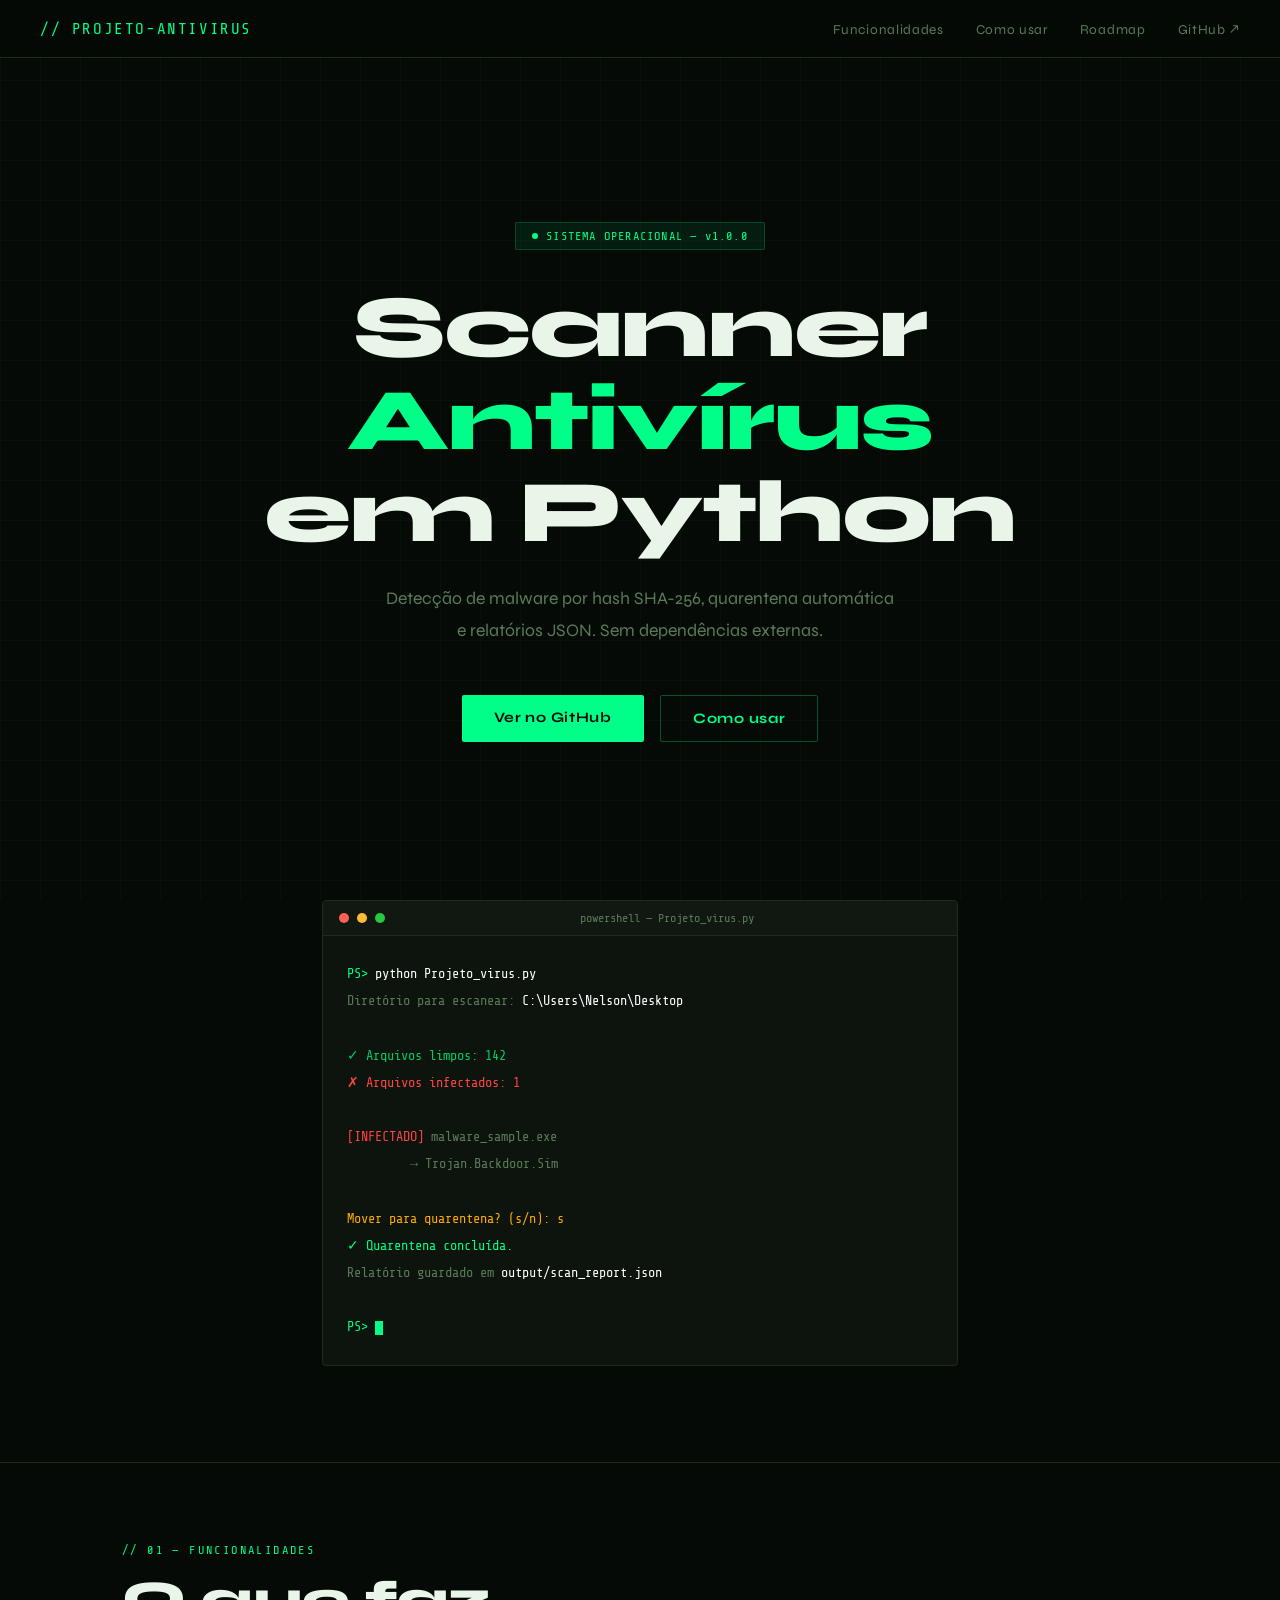
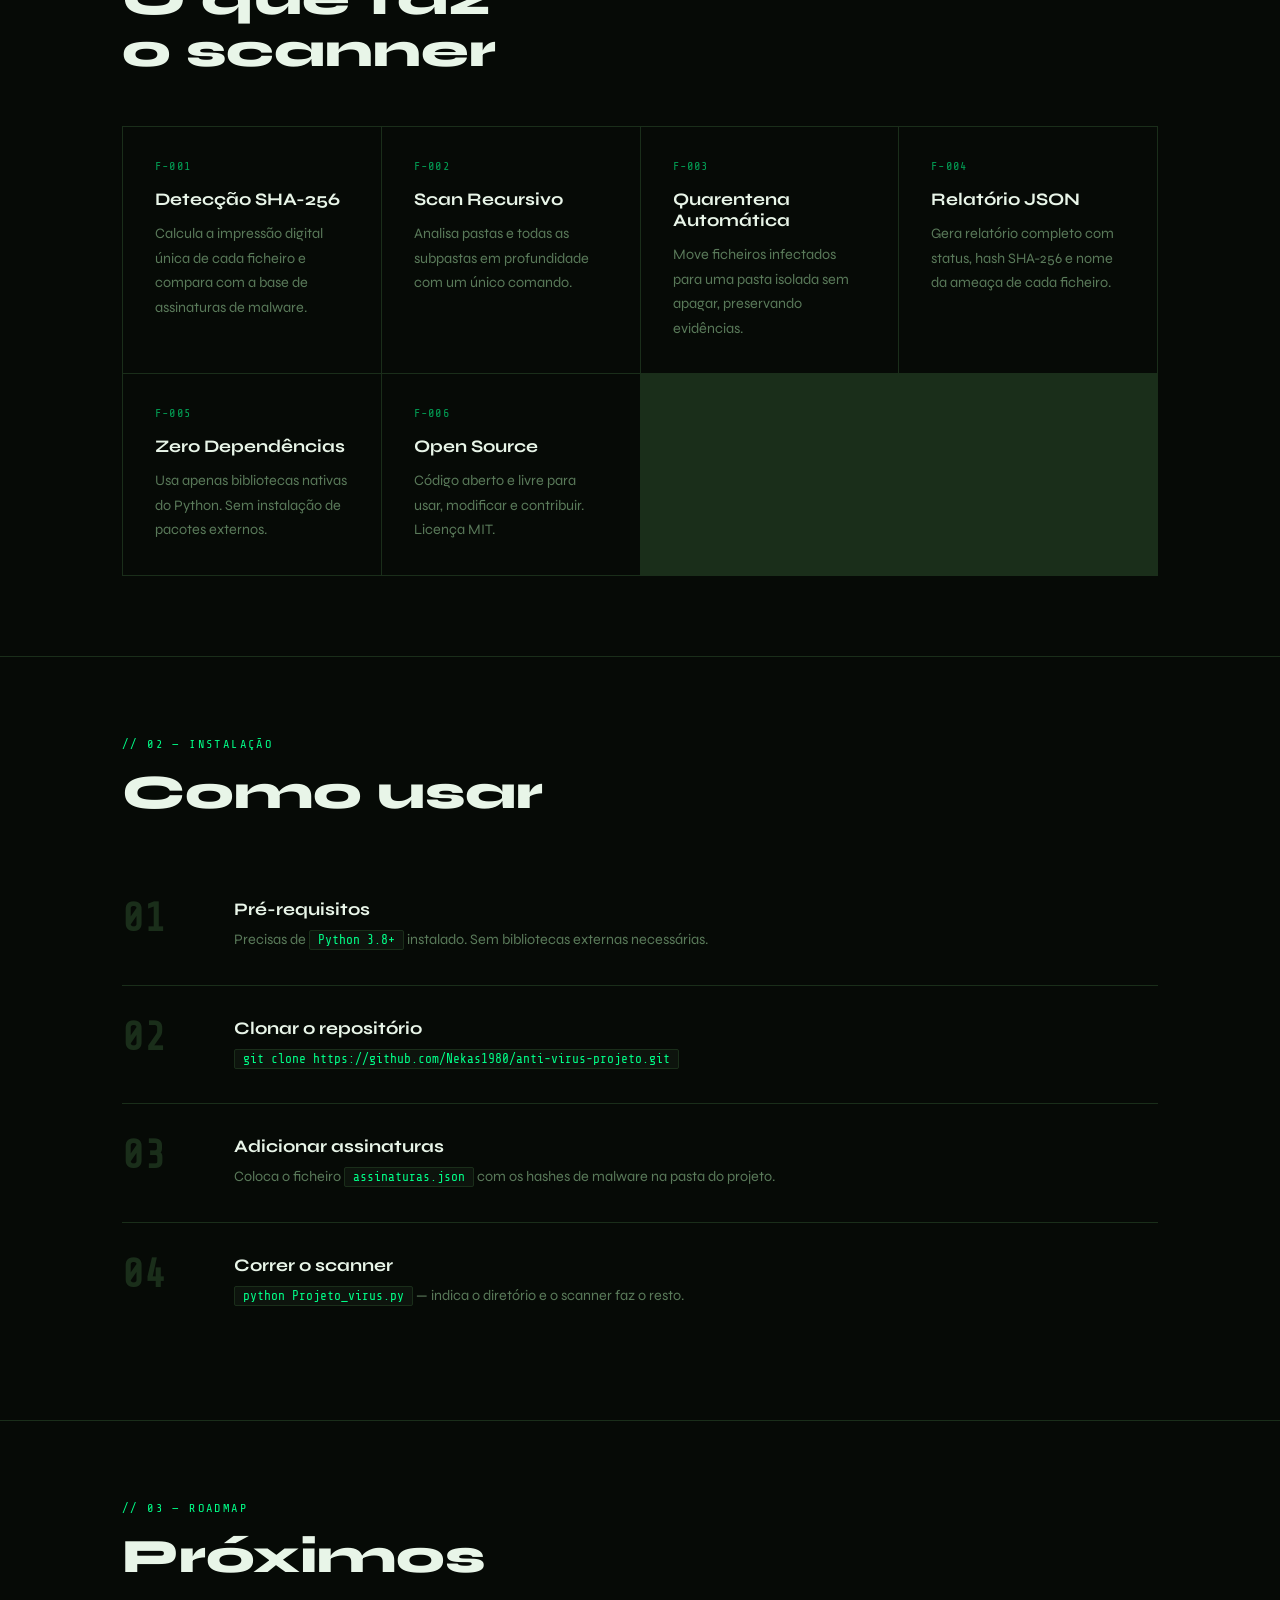
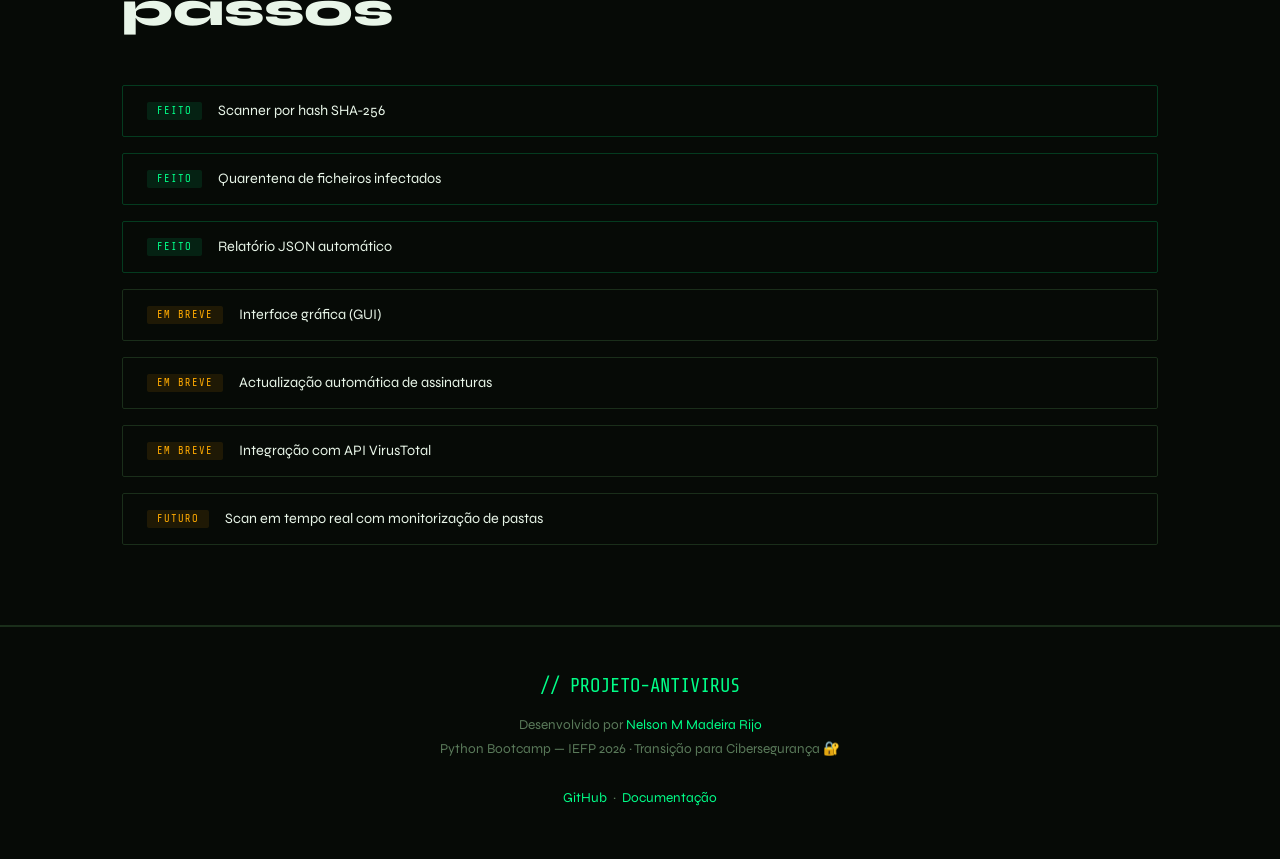
==== index.html @ 735879b2 "adicionar landing page" ====
<!DOCTYPE html>
<html lang="pt">
<head>
<meta charset="UTF-8">
<meta name="viewport" content="width=device-width, initial-scale=1.0">
<title>Projeto Antivírus — Scanner ClamAV</title>
<link href="https://fonts.googleapis.com/css2?family=Share+Tech+Mono&family=Syne:wght@400;700;800&display=swap" rel="stylesheet">
<style>
  :root {
    --green: #00ff88;
    --green-dim: #00cc66;
    --green-dark: #003320;
    --bg: #060a06;
    --surface: #0d140d;
    --border: #1a2e1a;
    --text: #e8f5e8;
    --muted: #5a7a5a;
    --red: #ff4444;
    --amber: #ffaa00;
  }
  * { margin: 0; padding: 0; box-sizing: border-box; }
  html { scroll-behavior: smooth; }
  body {
    background: var(--bg);
    color: var(--text);
    font-family: 'Syne', sans-serif;
    overflow-x: hidden;
  }
  /* GRID BG */
  body::before {
    content: '';
    position: fixed;
    inset: 0;
    background-image:
      linear-gradient(rgba(0,255,136,0.03) 1px, transparent 1px),
      linear-gradient(90deg, rgba(0,255,136,0.03) 1px, transparent 1px);
    background-size: 40px 40px;
    pointer-events: none;
    z-index: 0;
  }

  /* NAV */
  nav {
    position: fixed;
    top: 0; left: 0; right: 0;
    z-index: 100;
    display: flex;
    align-items: center;
    justify-content: space-between;
    padding: 1.2rem 2.5rem;
    background: rgba(6,10,6,0.85);
    backdrop-filter: blur(12px);
    border-bottom: 1px solid var(--border);
  }
  .logo {
    font-family: 'Share Tech Mono', monospace;
    color: var(--green);
    font-size: 1rem;
    letter-spacing: 0.1em;
  }
  .nav-links { display: flex; gap: 2rem; list-style: none; }
  .nav-links a {
    color: var(--muted);
    text-decoration: none;
    font-size: 0.85rem;
    letter-spacing: 0.05em;
    transition: color 0.2s;
  }
  .nav-links a:hover { color: var(--green); }

  /* HERO */
  .hero {
    position: relative;
    z-index: 1;
    min-height: 100vh;
    display: flex;
    flex-direction: column;
    align-items: center;
    justify-content: center;
    text-align: center;
    padding: 8rem 2rem 4rem;
  }
  .status-badge {
    display: inline-flex;
    align-items: center;
    gap: 8px;
    background: rgba(0,255,136,0.08);
    border: 1px solid rgba(0,255,136,0.2);
    color: var(--green);
    font-family: 'Share Tech Mono', monospace;
    font-size: 0.75rem;
    padding: 6px 16px;
    border-radius: 2px;
    margin-bottom: 2rem;
    letter-spacing: 0.1em;
  }
  .status-dot {
    width: 6px; height: 6px;
    background: var(--green);
    border-radius: 50%;
    animation: pulse 2s infinite;
  }
  @keyframes pulse {
    0%, 100% { opacity: 1; transform: scale(1); }
    50% { opacity: 0.4; transform: scale(0.8); }
  }
  .hero h1 {
    font-size: clamp(2.5rem, 7vw, 5.5rem);
    font-weight: 800;
    line-height: 1.05;
    letter-spacing: -0.02em;
    margin-bottom: 1.5rem;
  }
  .hero h1 span { color: var(--green); }
  .hero p {
    font-size: 1.1rem;
    color: var(--muted);
    max-width: 520px;
    line-height: 1.8;
    margin-bottom: 3rem;
    font-weight: 400;
  }
  .btn-group { display: flex; gap: 1rem; flex-wrap: wrap; justify-content: center; }
  .btn-primary {
    background: var(--green);
    color: var(--bg);
    border: none;
    padding: 14px 32px;
    font-family: 'Syne', sans-serif;
    font-weight: 700;
    font-size: 0.9rem;
    letter-spacing: 0.05em;
    cursor: pointer;
    text-decoration: none;
    border-radius: 2px;
    transition: background 0.2s, transform 0.1s;
  }
  .btn-primary:hover { background: var(--green-dim); transform: translateY(-1px); }
  .btn-secondary {
    background: transparent;
    color: var(--green);
    border: 1px solid rgba(0,255,136,0.3);
    padding: 14px 32px;
    font-family: 'Syne', sans-serif;
    font-weight: 700;
    font-size: 0.9rem;
    letter-spacing: 0.05em;
    cursor: pointer;
    text-decoration: none;
    border-radius: 2px;
    transition: border-color 0.2s, background 0.2s;
  }
  .btn-secondary:hover { border-color: var(--green); background: rgba(0,255,136,0.05); }

  /* TERMINAL */
  .terminal-wrap {
    position: relative;
    z-index: 1;
    max-width: 700px;
    margin: 0 auto;
    padding: 0 2rem 6rem;
  }
  .terminal {
    background: var(--surface);
    border: 1px solid var(--border);
    border-radius: 4px;
    overflow: hidden;
    font-family: 'Share Tech Mono', monospace;
    font-size: 0.85rem;
  }
  .terminal-bar {
    background: #111811;
    padding: 10px 16px;
    display: flex;
    align-items: center;
    gap: 8px;
    border-bottom: 1px solid var(--border);
  }
  .dot { width: 10px; height: 10px; border-radius: 50%; }
  .dot-r { background: #ff5f57; }
  .dot-y { background: #febc2e; }
  .dot-g { background: #28c840; }
  .terminal-title { color: var(--muted); font-size: 0.75rem; margin-left: auto; margin-right: auto; }
  .terminal-body { padding: 1.5rem; line-height: 2; }
  .t-prompt { color: var(--green); }
  .t-cmd { color: #fff; }
  .t-out { color: var(--muted); }
  .t-clean { color: #00cc66; }
  .t-infected { color: var(--red); }
  .t-warn { color: var(--amber); }
  .t-done { color: var(--green); }
  .cursor {
    display: inline-block;
    width: 8px; height: 14px;
    background: var(--green);
    animation: blink 1s infinite;
    vertical-align: middle;
  }
  @keyframes blink { 0%,100%{opacity:1} 50%{opacity:0} }

  /* FEATURES */
  .section {
    position: relative;
    z-index: 1;
    padding: 5rem 2rem;
    max-width: 1100px;
    margin: 0 auto;
  }
  .section-label {
    font-family: 'Share Tech Mono', monospace;
    color: var(--green);
    font-size: 0.75rem;
    letter-spacing: 0.2em;
    margin-bottom: 1rem;
  }
  .section-title {
    font-size: clamp(1.8rem, 4vw, 3rem);
    font-weight: 800;
    line-height: 1.1;
    margin-bottom: 3rem;
  }
  .features-grid {
    display: grid;
    grid-template-columns: repeat(auto-fit, minmax(240px, 1fr));
    gap: 1px;
    background: var(--border);
    border: 1px solid var(--border);
  }
  .feature {
    background: var(--bg);
    padding: 2rem;
    transition: background 0.2s;
  }
  .feature:hover { background: var(--surface); }
  .feature-num {
    font-family: 'Share Tech Mono', monospace;
    color: var(--green);
    font-size: 0.75rem;
    letter-spacing: 0.1em;
    margin-bottom: 1rem;
    opacity: 0.6;
  }
  .feature h3 { font-size: 1.1rem; font-weight: 700; margin-bottom: 0.75rem; }
  .feature p { font-size: 0.9rem; color: var(--muted); line-height: 1.7; }

  /* STEPS */
  .steps { display: flex; flex-direction: column; gap: 0; }
  .step {
    display: grid;
    grid-template-columns: 80px 1fr;
    gap: 2rem;
    padding: 2rem 0;
    border-bottom: 1px solid var(--border);
    align-items: start;
  }
  .step:last-child { border-bottom: none; }
  .step-num {
    font-family: 'Share Tech Mono', monospace;
    font-size: 2.5rem;
    color: var(--border);
    font-weight: 700;
    line-height: 1;
  }
  .step h3 { font-size: 1.1rem; font-weight: 700; margin-bottom: 0.5rem; }
  .step p { font-size: 0.9rem; color: var(--muted); line-height: 1.7; }
  .code-inline {
    font-family: 'Share Tech Mono', monospace;
    background: var(--surface);
    border: 1px solid var(--border);
    color: var(--green);
    padding: 2px 8px;
    font-size: 0.8rem;
    border-radius: 2px;
  }

  /* ROADMAP */
  .roadmap { display: flex; flex-direction: column; gap: 1rem; }
  .roadmap-item {
    display: flex;
    align-items: center;
    gap: 1rem;
    padding: 1rem 1.5rem;
    border: 1px solid var(--border);
    border-radius: 2px;
    font-size: 0.9rem;
  }
  .roadmap-item.done { border-color: rgba(0,255,136,0.2); }
  .roadmap-item.done .tag { background: rgba(0,255,136,0.1); color: var(--green); }
  .roadmap-item.pending .tag { background: rgba(255,170,0,0.1); color: var(--amber); }
  .tag {
    font-family: 'Share Tech Mono', monospace;
    font-size: 0.65rem;
    padding: 3px 10px;
    border-radius: 2px;
    letter-spacing: 0.1em;
    white-space: nowrap;
  }

  /* FOOTER */
  footer {
    position: relative;
    z-index: 1;
    border-top: 1px solid var(--border);
    padding: 3rem 2rem;
    text-align: center;
  }
  .footer-logo {
    font-family: 'Share Tech Mono', monospace;
    color: var(--green);
    font-size: 1.2rem;
    margin-bottom: 1rem;
  }
  footer p { color: var(--muted); font-size: 0.85rem; line-height: 1.8; }
  footer a { color: var(--green); text-decoration: none; }
  footer a:hover { text-decoration: underline; }

  /* DIVIDER */
  .divider {
    position: relative;
    z-index: 1;
    border: none;
    border-top: 1px solid var(--border);
    margin: 0;
  }

  /* ANIMATE IN */
  .fade-in {
    opacity: 0;
    transform: translateY(20px);
    animation: fadeIn 0.7s ease forwards;
  }
  @keyframes fadeIn {
    to { opacity: 1; transform: translateY(0); }
  }
  .delay-1 { animation-delay: 0.1s; }
  .delay-2 { animation-delay: 0.2s; }
  .delay-3 { animation-delay: 0.35s; }
  .delay-4 { animation-delay: 0.5s; }

  @media (max-width: 600px) {
    nav { padding: 1rem 1.5rem; }
    .nav-links { display: none; }
    .step { grid-template-columns: 1fr; }
    .step-num { font-size: 1.5rem; }
  }
</style>
</head>
<body>

<nav>
  <div class="logo">// PROJETO-ANTIVIRUS</div>
  <ul class="nav-links">
    <li><a href="#funcionalidades">Funcionalidades</a></li>
    <li><a href="#como-usar">Como usar</a></li>
    <li><a href="#roadmap">Roadmap</a></li>
    <li><a href="https://github.com/Nekas1980/anti-virus-projeto" target="_blank">GitHub ↗</a></li>
  </ul>
</nav>

<!-- HERO -->
<section class="hero">
  <div class="status-badge fade-in"><div class="status-dot"></div> SISTEMA OPERACIONAL — v1.0.0</div>
  <h1 class="fade-in delay-1">Scanner<br><span>Antivírus</span><br>em Python</h1>
  <p class="fade-in delay-2">Detecção de malware por hash SHA-256, quarentena automática e relatórios JSON. Sem dependências externas.</p>
  <div class="btn-group fade-in delay-3">
    <a class="btn-primary" href="https://github.com/Nekas1980/anti-virus-projeto" target="_blank">Ver no GitHub</a>
    <a class="btn-secondary" href="#como-usar">Como usar</a>
  </div>
</section>

<!-- TERMINAL -->
<div class="terminal-wrap fade-in delay-4">
  <div class="terminal">
    <div class="terminal-bar">
      <div class="dot dot-r"></div>
      <div class="dot dot-y"></div>
      <div class="dot dot-g"></div>
      <span class="terminal-title">powershell — Projeto_virus.py</span>
    </div>
    <div class="terminal-body">
      <div><span class="t-prompt">PS&gt;</span> <span class="t-cmd">python Projeto_virus.py</span></div>
      <div><span class="t-out">Diretório para escanear: </span><span class="t-cmd">C:\Users\Nelson\Desktop</span></div>
      <div>&nbsp;</div>
      <div><span class="t-clean">✓ Arquivos limpos: 142</span></div>
      <div><span class="t-infected">✗ Arquivos infectados: 1</span></div>
      <div>&nbsp;</div>
      <div><span class="t-infected">[INFECTADO]</span> <span class="t-out">malware_sample.exe</span></div>
      <div><span class="t-out">&nbsp;&nbsp;&nbsp;&nbsp;&nbsp;&nbsp;&nbsp;&nbsp;&nbsp;→ Trojan.Backdoor.Sim</span></div>
      <div>&nbsp;</div>
      <div><span class="t-warn">Mover para quarentena? (s/n): s</span></div>
      <div><span class="t-done">✓ Quarentena concluída.</span></div>
      <div><span class="t-out">Relatório guardado em </span><span class="t-cmd">output/scan_report.json</span></div>
      <div>&nbsp;</div>
      <div><span class="t-prompt">PS&gt;</span> <span class="cursor"></span></div>
    </div>
  </div>
</div>

<hr class="divider">

<!-- FEATURES -->
<section class="section" id="funcionalidades">
  <div class="section-label">// 01 — FUNCIONALIDADES</div>
  <h2 class="section-title">O que faz<br>o scanner</h2>
  <div class="features-grid">
    <div class="feature">
      <div class="feature-num">F-001</div>
      <h3>Detecção SHA-256</h3>
      <p>Calcula a impressão digital única de cada ficheiro e compara com a base de assinaturas de malware.</p>
    </div>
    <div class="feature">
      <div class="feature-num">F-002</div>
      <h3>Scan Recursivo</h3>
      <p>Analisa pastas e todas as subpastas em profundidade com um único comando.</p>
    </div>
    <div class="feature">
      <div class="feature-num">F-003</div>
      <h3>Quarentena Automática</h3>
      <p>Move ficheiros infectados para uma pasta isolada sem apagar, preservando evidências.</p>
    </div>
    <div class="feature">
      <div class="feature-num">F-004</div>
      <h3>Relatório JSON</h3>
      <p>Gera relatório completo com status, hash SHA-256 e nome da ameaça de cada ficheiro.</p>
    </div>
    <div class="feature">
      <div class="feature-num">F-005</div>
      <h3>Zero Dependências</h3>
      <p>Usa apenas bibliotecas nativas do Python. Sem instalação de pacotes externos.</p>
    </div>
    <div class="feature">
      <div class="feature-num">F-006</div>
      <h3>Open Source</h3>
      <p>Código aberto e livre para usar, modificar e contribuir. Licença MIT.</p>
    </div>
  </div>
</section>

<hr class="divider">

<!-- HOW TO USE -->
<section class="section" id="como-usar">
  <div class="section-label">// 02 — INSTALAÇÃO</div>
  <h2 class="section-title">Como usar</h2>
  <div class="steps">
    <div class="step">
      <div class="step-num">01</div>
      <div>
        <h3>Pré-requisitos</h3>
        <p>Precisas de <span class="code-inline">Python 3.8+</span> instalado. Sem bibliotecas externas necessárias.</p>
      </div>
    </div>
    <div class="step">
      <div class="step-num">02</div>
      <div>
        <h3>Clonar o repositório</h3>
        <p><span class="code-inline">git clone https://github.com/Nekas1980/anti-virus-projeto.git</span></p>
      </div>
    </div>
    <div class="step">
      <div class="step-num">03</div>
      <div>
        <h3>Adicionar assinaturas</h3>
        <p>Coloca o ficheiro <span class="code-inline">assinaturas.json</span> com os hashes de malware na pasta do projeto.</p>
      </div>
    </div>
    <div class="step">
      <div class="step-num">04</div>
      <div>
        <h3>Correr o scanner</h3>
        <p><span class="code-inline">python Projeto_virus.py</span> — indica o diretório e o scanner faz o resto.</p>
      </div>
    </div>
  </div>
</section>

<hr class="divider">

<!-- ROADMAP -->
<section class="section" id="roadmap">
  <div class="section-label">// 03 — ROADMAP</div>
  <h2 class="section-title">Próximos<br>passos</h2>
  <div class="roadmap">
    <div class="roadmap-item done">
      <span class="tag">FEITO</span>
      <span>Scanner por hash SHA-256</span>
    </div>
    <div class="roadmap-item done">
      <span class="tag">FEITO</span>
      <span>Quarentena de ficheiros infectados</span>
    </div>
    <div class="roadmap-item done">
      <span class="tag">FEITO</span>
      <span>Relatório JSON automático</span>
    </div>
    <div class="roadmap-item pending">
      <span class="tag">EM BREVE</span>
      <span>Interface gráfica (GUI)</span>
    </div>
    <div class="roadmap-item pending">
      <span class="tag">EM BREVE</span>
      <span>Actualização automática de assinaturas</span>
    </div>
    <div class="roadmap-item pending">
      <span class="tag">EM BREVE</span>
      <span>Integração com API VirusTotal</span>
    </div>
    <div class="roadmap-item pending">
      <span class="tag">FUTURO</span>
      <span>Scan em tempo real com monitorização de pastas</span>
    </div>
  </div>
</section>

<hr class="divider">

<!-- FOOTER -->
<footer>
  <div class="footer-logo">// PROJETO-ANTIVIRUS</div>
  <p>
    Desenvolvido por <a href="https://github.com/Nekas1980" target="_blank">Nelson M Madeira Rijo</a><br>
    Python Bootcamp — IEFP 2026 · Transição para Cibersegurança 🔐<br><br>
    <a href="https://github.com/Nekas1980/anti-virus-projeto" target="_blank">GitHub</a> &nbsp;·&nbsp;
    <a href="https://github.com/Nekas1980/anti-virus-projeto/blob/main/README.md" target="_blank">Documentação</a>
  </p>
</footer>

</body>
</html>
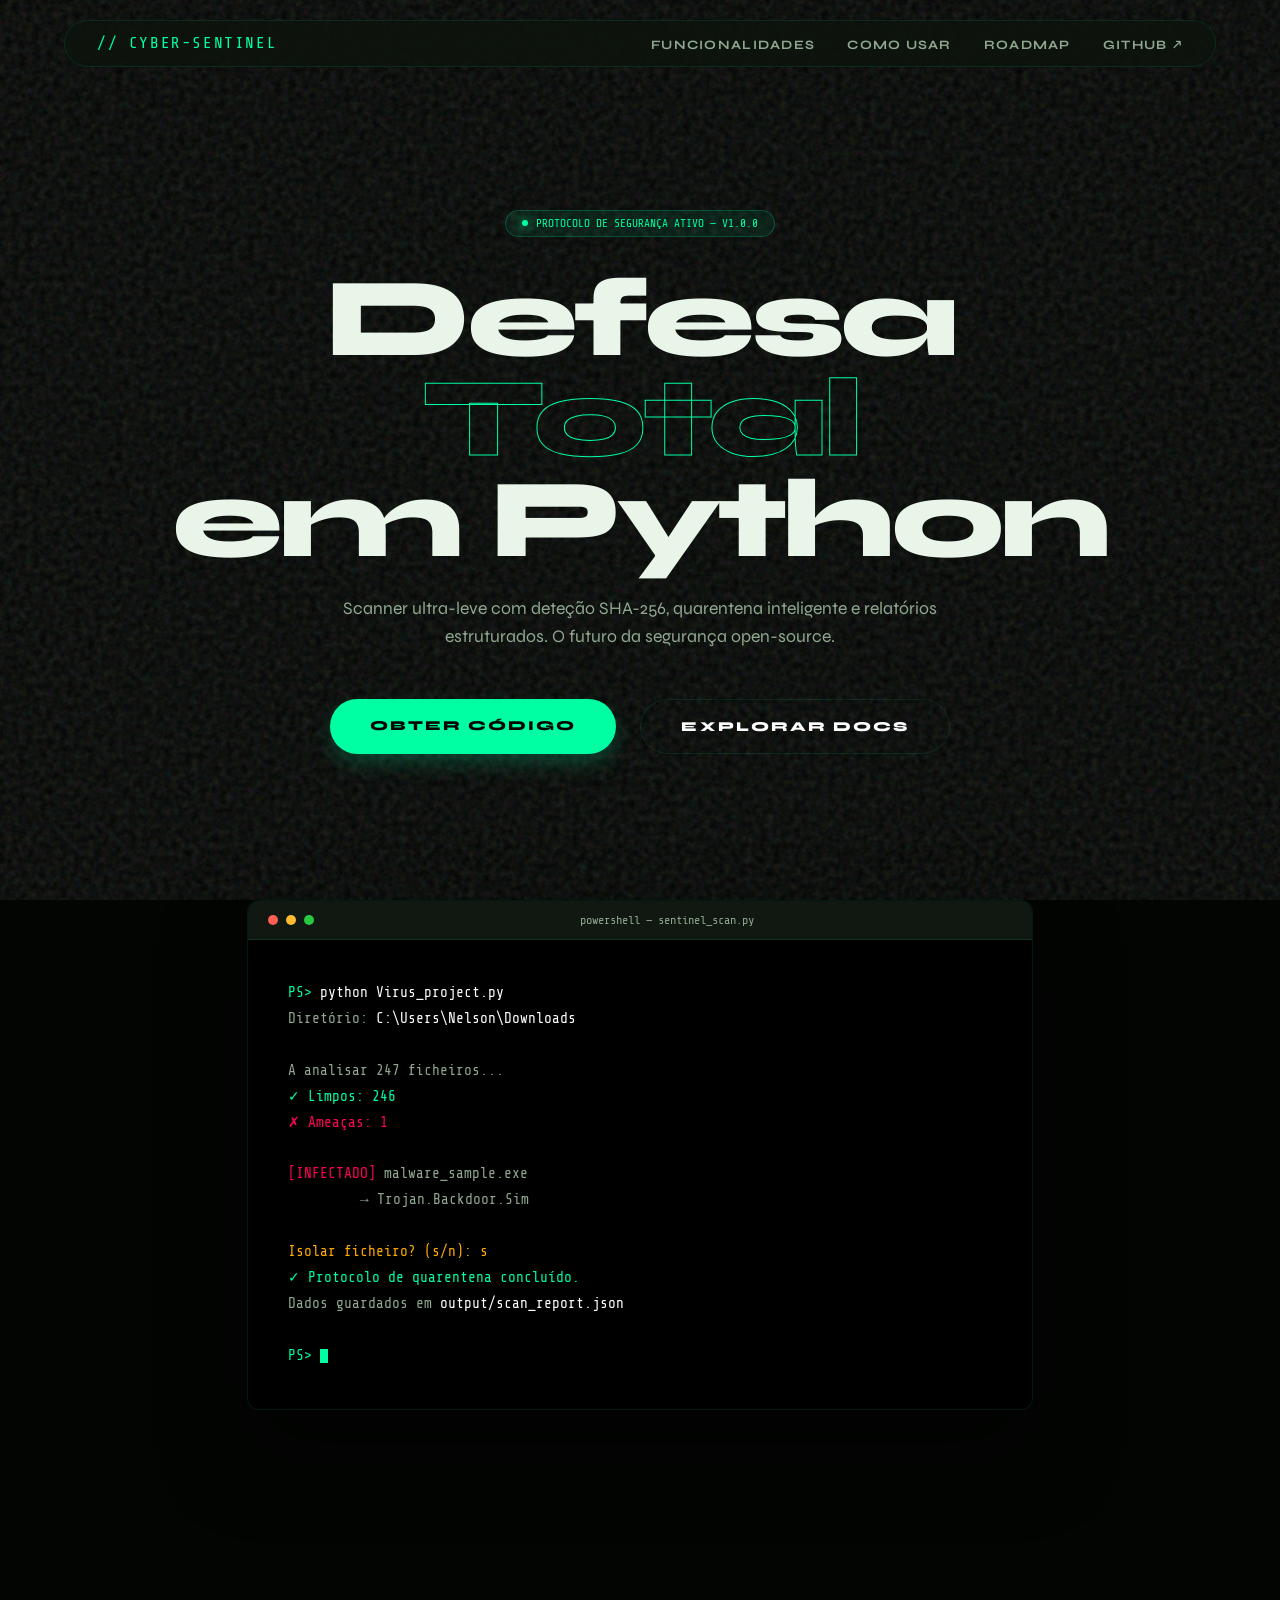
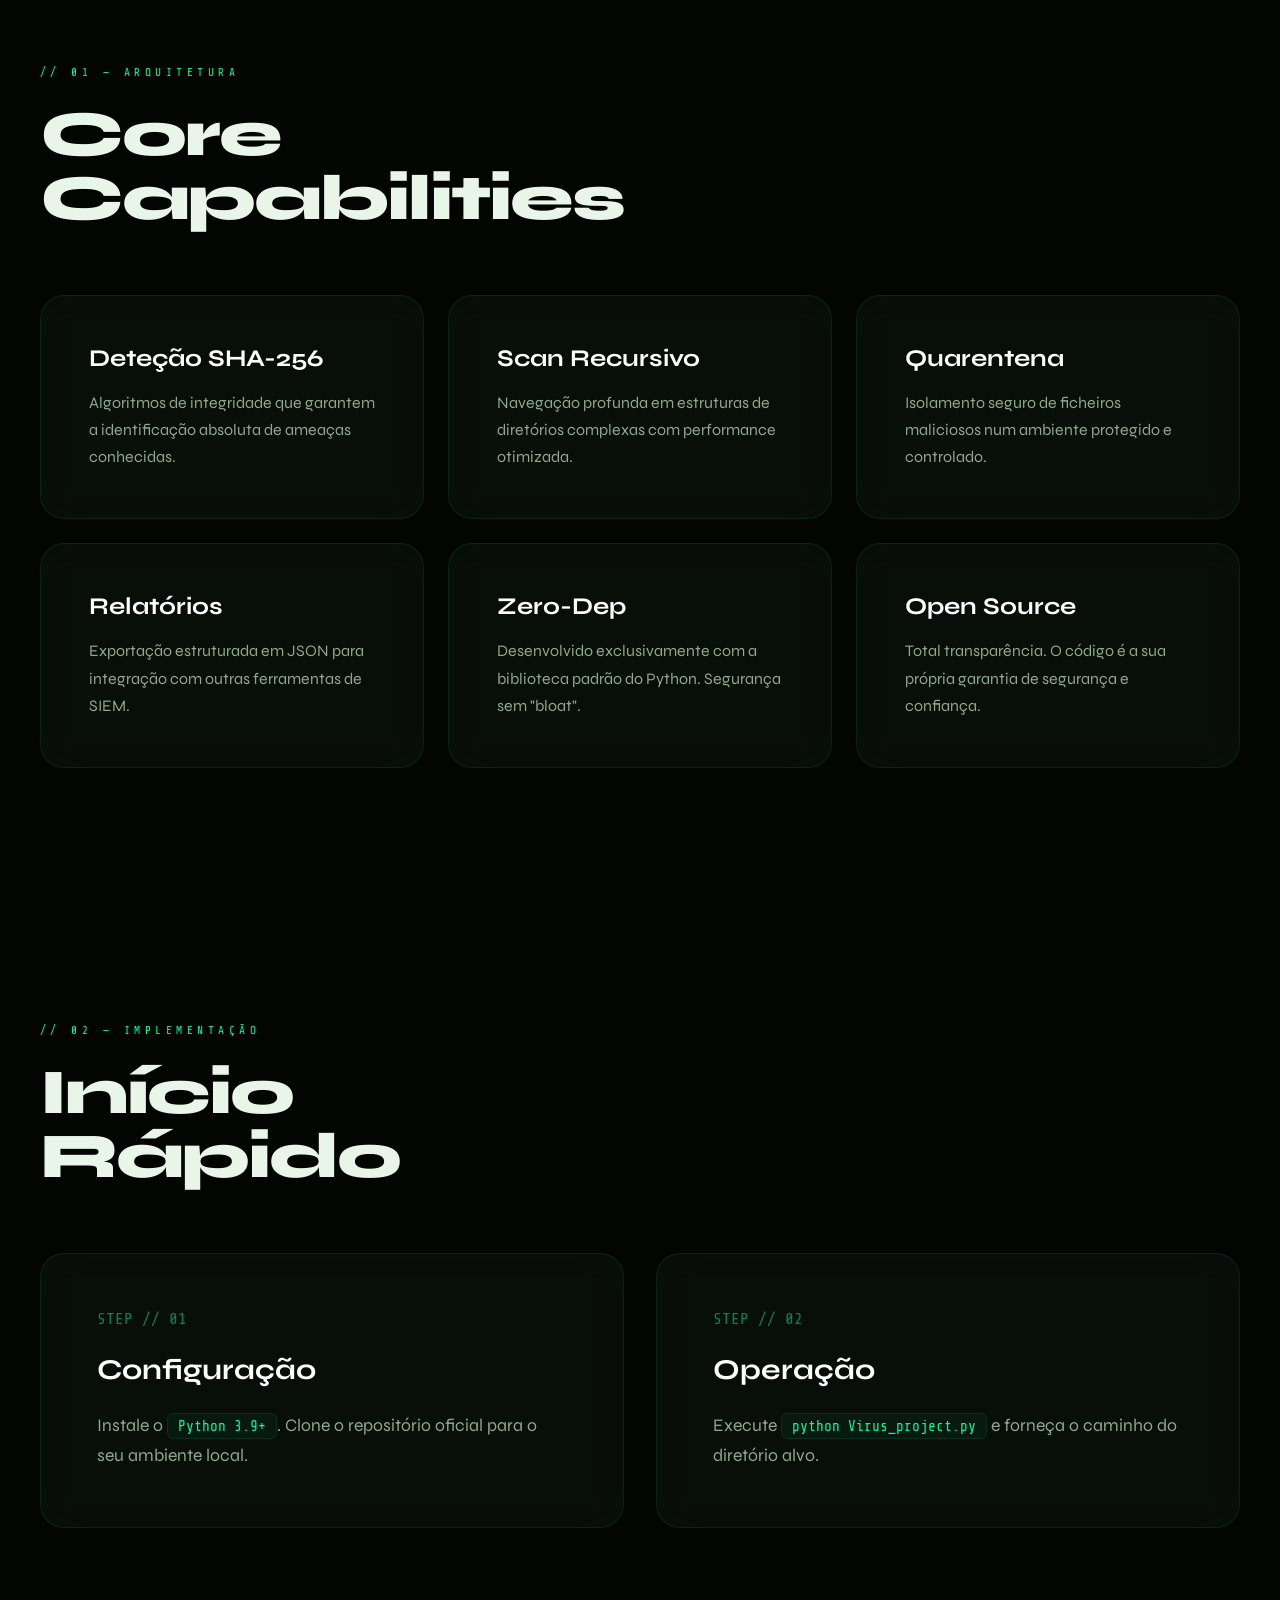
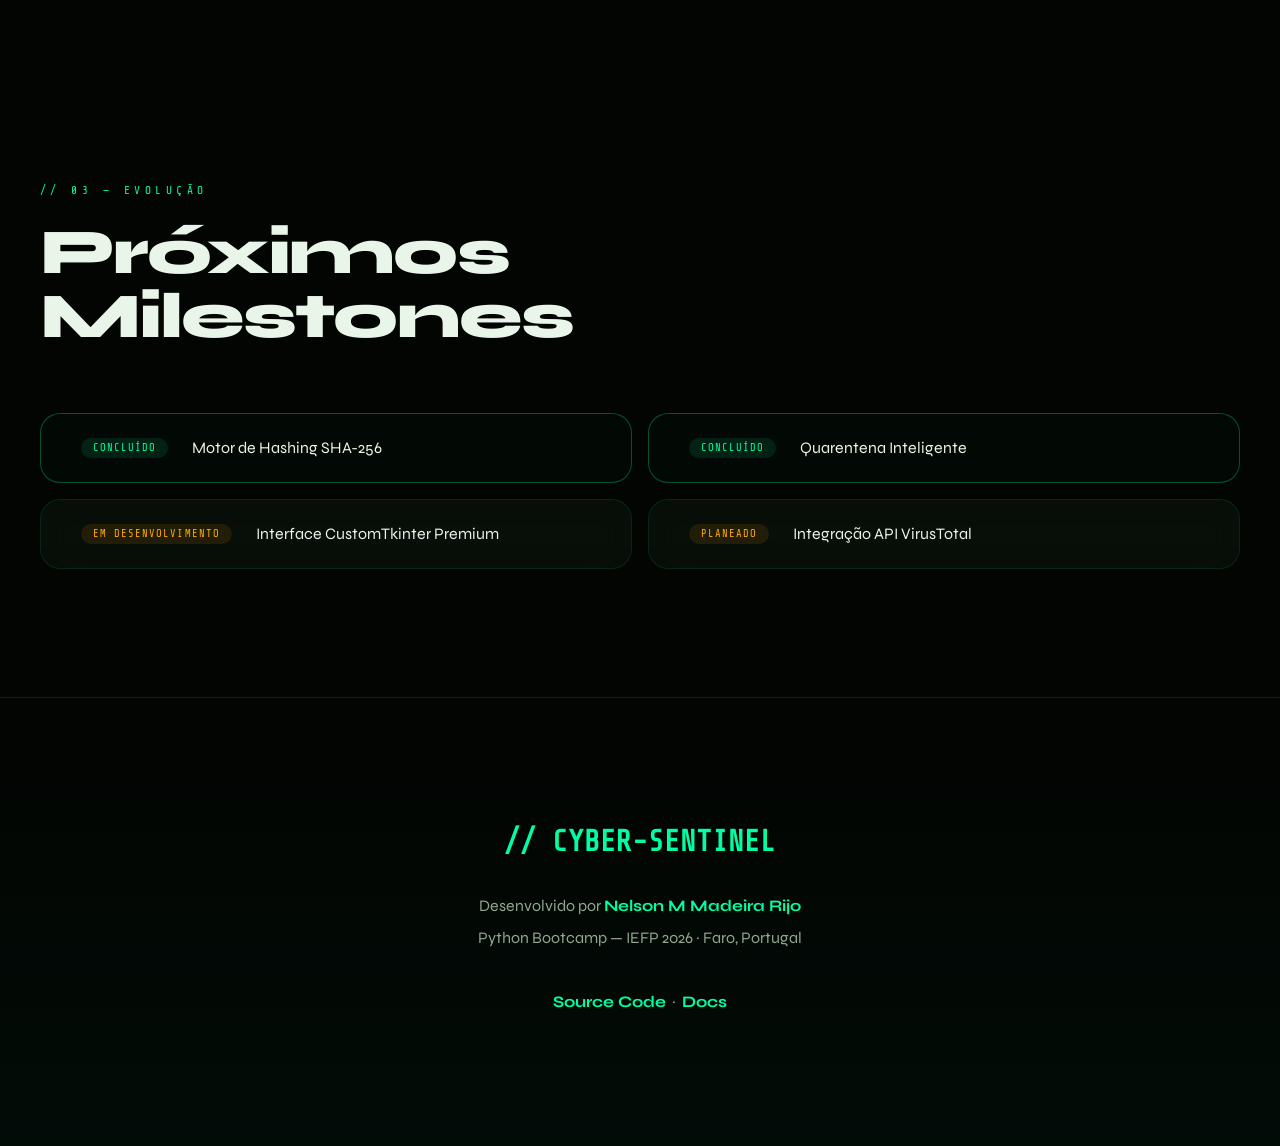
==== commit 47337ca9: "feat: complete visual redesign to Cyber-Sentinel 2026 aesthetic - Migrated gui.py to CustomTkinter f" ====
--- a/index.html
+++ b/index.html
@@ -3,20 +3,21 @@
 <head>
 <meta charset="UTF-8">
 <meta name="viewport" content="width=device-width, initial-scale=1.0">
-<title>Projeto Antivírus — Scanner ClamAV</title>
+<title>Cyber-Sentinel — Projeto Antivírus 2026</title>
 <link href="https://fonts.googleapis.com/css2?family=Share+Tech+Mono&family=Syne:wght@400;700;800&display=swap" rel="stylesheet">
 <style>
   :root {
-    --green: #00ff88;
-    --green-dim: #00cc66;
-    --green-dark: #003320;
-    --bg: #060a06;
-    --surface: #0d140d;
-    --border: #1a2e1a;
+    --mint: #00ffa3;
+    --mint-dim: #00cc82;
+    --mint-dark: #003320;
+    --crimson: #ff0055;
+    --bg: #030503;
+    --surface: rgba(13, 20, 13, 0.6);
+    --border: rgba(0, 255, 163, 0.1);
     --text: #e8f5e8;
-    --muted: #5a7a5a;
-    --red: #ff4444;
+    --muted: #8fa88f;
     --amber: #ffaa00;
+    --glass: blur(20px);
   }
   * { margin: 0; padding: 0; box-sizing: border-box; }
   html { scroll-behavior: smooth; }
@@ -26,15 +27,15 @@
     font-family: 'Syne', sans-serif;
     overflow-x: hidden;
   }
-  /* GRID BG */
+  /* TEXTURE BG */
   body::before {
     content: '';
     position: fixed;
     inset: 0;
-    background-image:
-      linear-gradient(rgba(0,255,136,0.03) 1px, transparent 1px),
-      linear-gradient(90deg, rgba(0,255,136,0.03) 1px, transparent 1px);
-    background-size: 40px 40px;
+    background-image: 
+      radial-gradient(circle at 50% 50%, rgba(0,255,163,0.02) 0%, transparent 100%),
+      url("data:image/svg+xml,%3Csvg viewBox='0 0 200 200' xmlns='http://www.w3.org/2000/svg'%3E%3Cfilter id='noiseFilter'%3E%3CfeTurbulence type='fractalNoise' baseFrequency='0.65' numOctaves='3' stitchTiles='stitch'/%3E%3C/filter%3E%3Crect width='100%25' height='100%25' filter='url(%23noiseFilter)'/%3E%3C/svg%3E");
+    opacity: 0.15;
     pointer-events: none;
     z-index: 0;
   }
@@ -42,31 +43,39 @@
   /* NAV */
   nav {
     position: fixed;
-    top: 0; left: 0; right: 0;
+    top: 20px; left: 50%;
+    transform: translateX(-50%);
+    width: 90%; max-width: 1200px;
     z-index: 100;
     display: flex;
     align-items: center;
     justify-content: space-between;
-    padding: 1.2rem 2.5rem;
-    background: rgba(6,10,6,0.85);
-    backdrop-filter: blur(12px);
-    border-bottom: 1px solid var(--border);
+    padding: 0.8rem 2rem;
+    background: var(--surface);
+    backdrop-filter: var(--glass);
+    border: 1px solid var(--border);
+    border-radius: 100px;
   }
   .logo {
     font-family: 'Share Tech Mono', monospace;
-    color: var(--green);
+    color: var(--mint);
     font-size: 1rem;
     letter-spacing: 0.1em;
+    display: flex;
+    align-items: center;
+    gap: 10px;
   }
   .nav-links { display: flex; gap: 2rem; list-style: none; }
   .nav-links a {
     color: var(--muted);
     text-decoration: none;
-    font-size: 0.85rem;
-    letter-spacing: 0.05em;
-    transition: color 0.2s;
-  }
-  .nav-links a:hover { color: var(--green); }
+    font-size: 0.8rem;
+    font-weight: 700;
+    text-transform: uppercase;
+    letter-spacing: 0.1em;
+    transition: color 0.3s;
+  }
+  .nav-links a:hover { color: var(--mint); }
 
   /* HERO */
   .hero {
@@ -84,93 +93,108 @@
     display: inline-flex;
     align-items: center;
     gap: 8px;
-    background: rgba(0,255,136,0.08);
-    border: 1px solid rgba(0,255,136,0.2);
-    color: var(--green);
-    font-family: 'Share Tech Mono', monospace;
-    font-size: 0.75rem;
+    background: rgba(0,255,163,0.08);
+    border: 1px solid rgba(0,255,163,0.2);
+    color: var(--mint);
+    font-family: 'Share Tech Mono', monospace;
+    font-size: 0.7rem;
     padding: 6px 16px;
-    border-radius: 2px;
+    border-radius: 100px;
     margin-bottom: 2rem;
-    letter-spacing: 0.1em;
+    text-transform: uppercase;
   }
   .status-dot {
     width: 6px; height: 6px;
-    background: var(--green);
+    background: var(--mint);
     border-radius: 50%;
+    box-shadow: 0 0 10px var(--mint);
     animation: pulse 2s infinite;
   }
   @keyframes pulse {
     0%, 100% { opacity: 1; transform: scale(1); }
-    50% { opacity: 0.4; transform: scale(0.8); }
+    50% { opacity: 0.4; transform: scale(1.3); }
   }
   .hero h1 {
-    font-size: clamp(2.5rem, 7vw, 5.5rem);
+    font-size: clamp(3rem, 10vw, 7rem);
     font-weight: 800;
-    line-height: 1.05;
-    letter-spacing: -0.02em;
+    line-height: 0.9;
+    letter-spacing: -0.04em;
     margin-bottom: 1.5rem;
   }
-  .hero h1 span { color: var(--green); }
+  .hero h1 span { 
+    color: transparent;
+    -webkit-text-stroke: 1px var(--mint);
+  }
   .hero p {
     font-size: 1.1rem;
     color: var(--muted);
-    max-width: 520px;
-    line-height: 1.8;
+    max-width: 600px;
+    line-height: 1.6;
     margin-bottom: 3rem;
-    font-weight: 400;
-  }
-  .btn-group { display: flex; gap: 1rem; flex-wrap: wrap; justify-content: center; }
+  }
+  .btn-group { display: flex; gap: 1.5rem; flex-wrap: wrap; justify-content: center; }
   .btn-primary {
-    background: var(--green);
+    background: var(--mint);
     color: var(--bg);
     border: none;
-    padding: 14px 32px;
+    padding: 18px 40px;
     font-family: 'Syne', sans-serif;
-    font-weight: 700;
-    font-size: 0.9rem;
-    letter-spacing: 0.05em;
+    font-weight: 800;
+    font-size: 0.85rem;
+    text-transform: uppercase;
+    letter-spacing: 0.15em;
     cursor: pointer;
     text-decoration: none;
-    border-radius: 2px;
-    transition: background 0.2s, transform 0.1s;
-  }
-  .btn-primary:hover { background: var(--green-dim); transform: translateY(-1px); }
+    border-radius: 100px;
+    transition: all 0.3s;
+    box-shadow: 0 10px 20px rgba(0,255,163,0.2);
+  }
+  .btn-primary:hover { 
+    background: #fff; 
+    transform: translateY(-3px);
+    box-shadow: 0 15px 30px rgba(0,255,163,0.3);
+  }
   .btn-secondary {
     background: transparent;
-    color: var(--green);
-    border: 1px solid rgba(0,255,136,0.3);
-    padding: 14px 32px;
+    color: #fff;
+    border: 1px solid var(--border);
+    padding: 18px 40px;
     font-family: 'Syne', sans-serif;
-    font-weight: 700;
-    font-size: 0.9rem;
-    letter-spacing: 0.05em;
+    font-weight: 800;
+    font-size: 0.85rem;
+    text-transform: uppercase;
+    letter-spacing: 0.15em;
     cursor: pointer;
     text-decoration: none;
-    border-radius: 2px;
-    transition: border-color 0.2s, background 0.2s;
-  }
-  .btn-secondary:hover { border-color: var(--green); background: rgba(0,255,136,0.05); }
+    border-radius: 100px;
+    transition: all 0.3s;
+    backdrop-filter: var(--glass);
+  }
+  .btn-secondary:hover { 
+    border-color: var(--mint); 
+    background: rgba(0,255,163,0.05);
+    transform: translateY(-3px);
+  }
 
   /* TERMINAL */
   .terminal-wrap {
     position: relative;
     z-index: 1;
-    max-width: 700px;
+    max-width: 850px;
     margin: 0 auto;
-    padding: 0 2rem 6rem;
+    padding: 0 2rem 8rem;
   }
   .terminal {
-    background: var(--surface);
-    border: 1px solid var(--border);
-    border-radius: 4px;
+    background: #000;
+    border: 1px solid var(--border);
+    border-radius: 12px;
+    box-shadow: 0 40px 80px rgba(0,0,0,0.6);
     overflow: hidden;
     font-family: 'Share Tech Mono', monospace;
-    font-size: 0.85rem;
   }
   .terminal-bar {
     background: #111811;
-    padding: 10px 16px;
+    padding: 12px 20px;
     display: flex;
     align-items: center;
     gap: 8px;
@@ -181,153 +205,160 @@
   .dot-y { background: #febc2e; }
   .dot-g { background: #28c840; }
   .terminal-title { color: var(--muted); font-size: 0.75rem; margin-left: auto; margin-right: auto; }
-  .terminal-body { padding: 1.5rem; line-height: 2; }
-  .t-prompt { color: var(--green); }
+  .terminal-body { padding: 2.5rem; line-height: 1.8; font-size: 0.9rem; text-align: left; }
+  .t-prompt { color: var(--mint); }
   .t-cmd { color: #fff; }
   .t-out { color: var(--muted); }
-  .t-clean { color: #00cc66; }
-  .t-infected { color: var(--red); }
+  .t-clean { color: var(--mint); }
+  .t-infected { color: var(--crimson); }
   .t-warn { color: var(--amber); }
-  .t-done { color: var(--green); }
+  .t-done { color: var(--mint); }
   .cursor {
     display: inline-block;
     width: 8px; height: 14px;
-    background: var(--green);
+    background: var(--mint);
     animation: blink 1s infinite;
     vertical-align: middle;
   }
   @keyframes blink { 0%,100%{opacity:1} 50%{opacity:0} }
 
-  /* FEATURES */
+  /* BENTO GRID FEATURES */
   .section {
     position: relative;
     z-index: 1;
-    padding: 5rem 2rem;
-    max-width: 1100px;
+    padding: 8rem 2.5rem;
+    max-width: 1300px;
     margin: 0 auto;
   }
   .section-label {
     font-family: 'Share Tech Mono', monospace;
-    color: var(--green);
-    font-size: 0.75rem;
-    letter-spacing: 0.2em;
-    margin-bottom: 1rem;
+    color: var(--mint);
+    font-size: 0.7rem;
+    letter-spacing: 0.4em;
+    margin-bottom: 1.5rem;
+    text-transform: uppercase;
   }
   .section-title {
-    font-size: clamp(1.8rem, 4vw, 3rem);
+    font-size: clamp(2.5rem, 5vw, 4rem);
     font-weight: 800;
-    line-height: 1.1;
-    margin-bottom: 3rem;
+    line-height: 1;
+    margin-bottom: 4rem;
+    letter-spacing: -0.03em;
   }
   .features-grid {
     display: grid;
-    grid-template-columns: repeat(auto-fit, minmax(240px, 1fr));
-    gap: 1px;
-    background: var(--border);
-    border: 1px solid var(--border);
+    grid-template-columns: repeat(3, 1fr);
+    gap: 1.5rem;
   }
   .feature {
-    background: var(--bg);
-    padding: 2rem;
-    transition: background 0.2s;
-  }
-  .feature:hover { background: var(--surface); }
-  .feature-num {
-    font-family: 'Share Tech Mono', monospace;
-    color: var(--green);
-    font-size: 0.75rem;
-    letter-spacing: 0.1em;
-    margin-bottom: 1rem;
-    opacity: 0.6;
-  }
-  .feature h3 { font-size: 1.1rem; font-weight: 700; margin-bottom: 0.75rem; }
-  .feature p { font-size: 0.9rem; color: var(--muted); line-height: 1.7; }
+    background: var(--surface);
+    backdrop-filter: var(--glass);
+    border: 1px solid var(--border);
+    border-radius: 24px;
+    padding: 3rem;
+    transition: all 0.4s cubic-bezier(0.23, 1, 0.32, 1);
+    position: relative;
+    overflow: hidden;
+  }
+  .feature:hover {
+    transform: translateY(-5px);
+    border-color: rgba(0,255,163,0.4);
+    box-shadow: 0 20px 40px rgba(0,0,0,0.4);
+  }
+  .feature::before {
+    content: '';
+    position: absolute;
+    top: 0; left: 0; width: 100%; height: 100%;
+    background: radial-gradient(circle at var(--x, 50%) var(--y, 50%), rgba(0,255,163,0.1) 0%, transparent 50%);
+    pointer-events: none;
+    opacity: 0;
+    transition: opacity 0.3s;
+  }
+  .feature:hover::before { opacity: 1; }
+  .feature h3 { font-size: 1.5rem; font-weight: 700; margin-bottom: 1rem; color: #fff; }
+  .feature p { font-size: 1rem; color: var(--muted); line-height: 1.7; }
 
   /* STEPS */
-  .steps { display: flex; flex-direction: column; gap: 0; }
+  .steps { display: grid; grid-template-columns: repeat(2, 1fr); gap: 2rem; }
   .step {
-    display: grid;
-    grid-template-columns: 80px 1fr;
-    gap: 2rem;
-    padding: 2rem 0;
-    border-bottom: 1px solid var(--border);
-    align-items: start;
-  }
-  .step:last-child { border-bottom: none; }
+    background: var(--surface);
+    backdrop-filter: var(--glass);
+    border: 1px solid var(--border);
+    border-radius: 24px;
+    padding: 3.5rem;
+    display: flex;
+    flex-direction: column;
+    gap: 1.5rem;
+  }
   .step-num {
     font-family: 'Share Tech Mono', monospace;
-    font-size: 2.5rem;
-    color: var(--border);
-    font-weight: 700;
-    line-height: 1;
-  }
-  .step h3 { font-size: 1.1rem; font-weight: 700; margin-bottom: 0.5rem; }
-  .step p { font-size: 0.9rem; color: var(--muted); line-height: 1.7; }
+    font-size: 1rem;
+    color: var(--mint);
+    font-weight: 400;
+    opacity: 0.5;
+  }
+  .step h3 { font-size: 1.8rem; font-weight: 700; color: #fff; }
+  .step p { font-size: 1.1rem; color: var(--muted); line-height: 1.7; }
   .code-inline {
     font-family: 'Share Tech Mono', monospace;
+    background: rgba(0,255,163,0.05);
+    border: 1px solid var(--border);
+    color: var(--mint);
+    padding: 4px 10px;
+    font-size: 0.9rem;
+    border-radius: 6px;
+  }
+
+  /* ROADMAP */
+  .roadmap { display: grid; grid-template-columns: repeat(2, 1fr); gap: 1rem; }
+  .roadmap-item {
     background: var(--surface);
-    border: 1px solid var(--border);
-    color: var(--green);
-    padding: 2px 8px;
-    font-size: 0.8rem;
-    border-radius: 2px;
-  }
-
-  /* ROADMAP */
-  .roadmap { display: flex; flex-direction: column; gap: 1rem; }
-  .roadmap-item {
+    backdrop-filter: var(--glass);
+    border: 1px solid var(--border);
+    border-radius: 20px;
     display: flex;
     align-items: center;
-    gap: 1rem;
-    padding: 1rem 1.5rem;
-    border: 1px solid var(--border);
-    border-radius: 2px;
-    font-size: 0.9rem;
-  }
-  .roadmap-item.done { border-color: rgba(0,255,136,0.2); }
-  .roadmap-item.done .tag { background: rgba(0,255,136,0.1); color: var(--green); }
+    gap: 1.5rem;
+    padding: 1.5rem 2.5rem;
+  }
+  .roadmap-item.done { border-color: rgba(0,255,163,0.3); background: rgba(0,255,163,0.02); }
+  .tag {
+    font-family: 'Share Tech Mono', monospace;
+    font-size: 0.65rem;
+    padding: 4px 12px;
+    border-radius: 100px;
+    letter-spacing: 0.1em;
+    background: rgba(255,255,255,0.05);
+    color: var(--muted);
+  }
+  .roadmap-item.done .tag { background: rgba(0,255,163,0.1); color: var(--mint); }
   .roadmap-item.pending .tag { background: rgba(255,170,0,0.1); color: var(--amber); }
-  .tag {
-    font-family: 'Share Tech Mono', monospace;
-    font-size: 0.65rem;
-    padding: 3px 10px;
-    border-radius: 2px;
-    letter-spacing: 0.1em;
-    white-space: nowrap;
-  }
 
   /* FOOTER */
   footer {
     position: relative;
     z-index: 1;
     border-top: 1px solid var(--border);
-    padding: 3rem 2rem;
+    padding: 8rem 2rem;
     text-align: center;
+    background: linear-gradient(to bottom, transparent, rgba(0,255,163,0.03));
   }
   .footer-logo {
     font-family: 'Share Tech Mono', monospace;
-    color: var(--green);
-    font-size: 1.2rem;
-    margin-bottom: 1rem;
-  }
-  footer p { color: var(--muted); font-size: 0.85rem; line-height: 1.8; }
-  footer a { color: var(--green); text-decoration: none; }
-  footer a:hover { text-decoration: underline; }
-
-  /* DIVIDER */
-  .divider {
-    position: relative;
-    z-index: 1;
-    border: none;
-    border-top: 1px solid var(--border);
-    margin: 0;
-  }
+    color: var(--mint);
+    font-size: 1.8rem;
+    font-weight: 800;
+    margin-bottom: 2rem;
+  }
+  footer p { color: var(--muted); font-size: 1rem; line-height: 2; }
+  footer a { color: var(--mint); text-decoration: none; font-weight: 700; transition: 0.3s; }
+  footer a:hover { color: #fff; text-shadow: 0 0 10px var(--mint); }
 
   /* ANIMATE IN */
   .fade-in {
     opacity: 0;
-    transform: translateY(20px);
-    animation: fadeIn 0.7s ease forwards;
+    transform: translateY(30px);
+    animation: fadeIn 1.2s cubic-bezier(0.23, 1, 0.32, 1) forwards;
   }
   @keyframes fadeIn {
     to { opacity: 1; transform: translateY(0); }
@@ -337,18 +368,19 @@
   .delay-3 { animation-delay: 0.35s; }
   .delay-4 { animation-delay: 0.5s; }
 
-  @media (max-width: 600px) {
-    nav { padding: 1rem 1.5rem; }
+  @media (max-width: 1024px) {
+    .features-grid, .steps, .roadmap { grid-template-columns: 1fr; }
+    .hero h1 { font-size: 4.5rem; }
+    nav { border-radius: 30px; top: 15px; width: 95%; padding: 0.8rem 1.5rem; }
     .nav-links { display: none; }
-    .step { grid-template-columns: 1fr; }
-    .step-num { font-size: 1.5rem; }
+    .section { padding: 6rem 1.5rem; }
   }
 </style>
 </head>
 <body>
 
 <nav>
-  <div class="logo">// PROJETO-ANTIVIRUS</div>
+  <div class="logo">// CYBER-SENTINEL</div>
   <ul class="nav-links">
     <li><a href="#funcionalidades">Funcionalidades</a></li>
     <li><a href="#como-usar">Como usar</a></li>
@@ -359,12 +391,12 @@
 
 <!-- HERO -->
 <section class="hero">
-  <div class="status-badge fade-in"><div class="status-dot"></div> SISTEMA OPERACIONAL — v1.0.0</div>
-  <h1 class="fade-in delay-1">Scanner<br><span>Antivírus</span><br>em Python</h1>
-  <p class="fade-in delay-2">Detecção de malware por hash SHA-256, quarentena automática e relatórios JSON. Sem dependências externas.</p>
+  <div class="status-badge fade-in"><div class="status-dot"></div> PROTOCOLO DE SEGURANÇA ATIVO — v1.0.0</div>
+  <h1 class="fade-in delay-1">Defesa<br><span>Total</span><br>em Python</h1>
+  <p class="fade-in delay-2">Scanner ultra-leve com deteção SHA-256, quarentena inteligente e relatórios estruturados. O futuro da segurança open-source.</p>
   <div class="btn-group fade-in delay-3">
-    <a class="btn-primary" href="https://github.com/Nekas1980/anti-virus-projeto" target="_blank">Ver no GitHub</a>
-    <a class="btn-secondary" href="#como-usar">Como usar</a>
+    <a class="btn-primary" href="https://github.com/Nekas1980/anti-virus-projeto" target="_blank">Obter Código</a>
+    <a class="btn-secondary" href="#como-usar">Explorar Docs</a>
   </div>
 </section>
 
@@ -375,155 +407,125 @@
       <div class="dot dot-r"></div>
       <div class="dot dot-y"></div>
       <div class="dot dot-g"></div>
-      <span class="terminal-title">powershell — Projeto_virus.py</span>
+      <span class="terminal-title">powershell — sentinel_scan.py</span>
     </div>
     <div class="terminal-body">
-      <div><span class="t-prompt">PS&gt;</span> <span class="t-cmd">python Projeto_virus.py</span></div>
-      <div><span class="t-out">Diretório para escanear: </span><span class="t-cmd">C:\Users\Nelson\Desktop</span></div>
+      <div><span class="t-prompt">PS&gt;</span> <span class="t-cmd">python Virus_project.py</span></div>
+      <div><span class="t-out">Diretório: </span><span class="t-cmd">C:\Users\Nelson\Downloads</span></div>
       <div>&nbsp;</div>
-      <div><span class="t-clean">✓ Arquivos limpos: 142</span></div>
-      <div><span class="t-infected">✗ Arquivos infectados: 1</span></div>
+      <div><span class="t-out">A analisar 247 ficheiros...</span></div>
+      <div><span class="t-clean">✓ Limpos: 246</span></div>
+      <div><span class="t-infected">✗ Ameaças: 1</span></div>
       <div>&nbsp;</div>
       <div><span class="t-infected">[INFECTADO]</span> <span class="t-out">malware_sample.exe</span></div>
       <div><span class="t-out">&nbsp;&nbsp;&nbsp;&nbsp;&nbsp;&nbsp;&nbsp;&nbsp;&nbsp;→ Trojan.Backdoor.Sim</span></div>
       <div>&nbsp;</div>
-      <div><span class="t-warn">Mover para quarentena? (s/n): s</span></div>
-      <div><span class="t-done">✓ Quarentena concluída.</span></div>
-      <div><span class="t-out">Relatório guardado em </span><span class="t-cmd">output/scan_report.json</span></div>
+      <div><span class="t-warn">Isolar ficheiro? (s/n): s</span></div>
+      <div><span class="t-done">✓ Protocolo de quarentena concluído.</span></div>
+      <div><span class="t-out">Dados guardados em </span><span class="t-cmd">output/scan_report.json</span></div>
       <div>&nbsp;</div>
       <div><span class="t-prompt">PS&gt;</span> <span class="cursor"></span></div>
     </div>
   </div>
 </div>
 
-<hr class="divider">
-
 <!-- FEATURES -->
 <section class="section" id="funcionalidades">
-  <div class="section-label">// 01 — FUNCIONALIDADES</div>
-  <h2 class="section-title">O que faz<br>o scanner</h2>
+  <div class="section-label">// 01 — ARQUITETURA</div>
+  <h2 class="section-title">Core<br>Capabilities</h2>
   <div class="features-grid">
     <div class="feature">
-      <div class="feature-num">F-001</div>
-      <h3>Detecção SHA-256</h3>
-      <p>Calcula a impressão digital única de cada ficheiro e compara com a base de assinaturas de malware.</p>
+      <h3>Deteção SHA-256</h3>
+      <p>Algoritmos de integridade que garantem a identificação absoluta de ameaças conhecidas.</p>
     </div>
     <div class="feature">
-      <div class="feature-num">F-002</div>
       <h3>Scan Recursivo</h3>
-      <p>Analisa pastas e todas as subpastas em profundidade com um único comando.</p>
+      <p>Navegação profunda em estruturas de diretórios complexas com performance otimizada.</p>
     </div>
     <div class="feature">
-      <div class="feature-num">F-003</div>
-      <h3>Quarentena Automática</h3>
-      <p>Move ficheiros infectados para uma pasta isolada sem apagar, preservando evidências.</p>
+      <h3>Quarentena</h3>
+      <p>Isolamento seguro de ficheiros maliciosos num ambiente protegido e controlado.</p>
     </div>
     <div class="feature">
-      <div class="feature-num">F-004</div>
-      <h3>Relatório JSON</h3>
-      <p>Gera relatório completo com status, hash SHA-256 e nome da ameaça de cada ficheiro.</p>
+      <h3>Relatórios</h3>
+      <p>Exportação estruturada em JSON para integração com outras ferramentas de SIEM.</p>
     </div>
     <div class="feature">
-      <div class="feature-num">F-005</div>
-      <h3>Zero Dependências</h3>
-      <p>Usa apenas bibliotecas nativas do Python. Sem instalação de pacotes externos.</p>
+      <h3>Zero-Dep</h3>
+      <p>Desenvolvido exclusivamente com a biblioteca padrão do Python. Segurança sem "bloat".</p>
     </div>
     <div class="feature">
-      <div class="feature-num">F-006</div>
       <h3>Open Source</h3>
-      <p>Código aberto e livre para usar, modificar e contribuir. Licença MIT.</p>
+      <p>Total transparência. O código é a sua própria garantia de segurança e confiança.</p>
     </div>
   </div>
 </section>
 
-<hr class="divider">
-
 <!-- HOW TO USE -->
 <section class="section" id="como-usar">
-  <div class="section-label">// 02 — INSTALAÇÃO</div>
-  <h2 class="section-title">Como usar</h2>
+  <div class="section-label">// 02 — IMPLEMENTAÇÃO</div>
+  <h2 class="section-title">Início<br>Rápido</h2>
   <div class="steps">
     <div class="step">
-      <div class="step-num">01</div>
-      <div>
-        <h3>Pré-requisitos</h3>
-        <p>Precisas de <span class="code-inline">Python 3.8+</span> instalado. Sem bibliotecas externas necessárias.</p>
-      </div>
+      <div class="step-num">STEP // 01</div>
+      <h3>Configuração</h3>
+      <p>Instale o <span class="code-inline">Python 3.9+</span>. Clone o repositório oficial para o seu ambiente local.</p>
     </div>
     <div class="step">
-      <div class="step-num">02</div>
-      <div>
-        <h3>Clonar o repositório</h3>
-        <p><span class="code-inline">git clone https://github.com/Nekas1980/anti-virus-projeto.git</span></p>
-      </div>
-    </div>
-    <div class="step">
-      <div class="step-num">03</div>
-      <div>
-        <h3>Adicionar assinaturas</h3>
-        <p>Coloca o ficheiro <span class="code-inline">assinaturas.json</span> com os hashes de malware na pasta do projeto.</p>
-      </div>
-    </div>
-    <div class="step">
-      <div class="step-num">04</div>
-      <div>
-        <h3>Correr o scanner</h3>
-        <p><span class="code-inline">python Projeto_virus.py</span> — indica o diretório e o scanner faz o resto.</p>
-      </div>
+      <div class="step-num">STEP // 02</div>
+      <h3>Operação</h3>
+      <p>Execute <span class="code-inline">python Virus_project.py</span> e forneça o caminho do diretório alvo.</p>
     </div>
   </div>
 </section>
 
-<hr class="divider">
-
 <!-- ROADMAP -->
 <section class="section" id="roadmap">
-  <div class="section-label">// 03 — ROADMAP</div>
-  <h2 class="section-title">Próximos<br>passos</h2>
+  <div class="section-label">// 03 — EVOLUÇÃO</div>
+  <h2 class="section-title">Próximos<br>Milestones</h2>
   <div class="roadmap">
     <div class="roadmap-item done">
-      <span class="tag">FEITO</span>
-      <span>Scanner por hash SHA-256</span>
+      <span class="tag">CONCLUÍDO</span>
+      <span>Motor de Hashing SHA-256</span>
     </div>
     <div class="roadmap-item done">
-      <span class="tag">FEITO</span>
-      <span>Quarentena de ficheiros infectados</span>
-    </div>
-    <div class="roadmap-item done">
-      <span class="tag">FEITO</span>
-      <span>Relatório JSON automático</span>
+      <span class="tag">CONCLUÍDO</span>
+      <span>Quarentena Inteligente</span>
     </div>
     <div class="roadmap-item pending">
-      <span class="tag">EM BREVE</span>
-      <span>Interface gráfica (GUI)</span>
+      <span class="tag">EM DESENVOLVIMENTO</span>
+      <span>Interface CustomTkinter Premium</span>
     </div>
     <div class="roadmap-item pending">
-      <span class="tag">EM BREVE</span>
-      <span>Actualização automática de assinaturas</span>
-    </div>
-    <div class="roadmap-item pending">
-      <span class="tag">EM BREVE</span>
-      <span>Integração com API VirusTotal</span>
-    </div>
-    <div class="roadmap-item pending">
-      <span class="tag">FUTURO</span>
-      <span>Scan em tempo real com monitorização de pastas</span>
+      <span class="tag">PLANEADO</span>
+      <span>Integração API VirusTotal</span>
     </div>
   </div>
 </section>
 
-<hr class="divider">
-
 <!-- FOOTER -->
 <footer>
-  <div class="footer-logo">// PROJETO-ANTIVIRUS</div>
+  <div class="footer-logo">// CYBER-SENTINEL</div>
   <p>
     Desenvolvido por <a href="https://github.com/Nekas1980" target="_blank">Nelson M Madeira Rijo</a><br>
-    Python Bootcamp — IEFP 2026 · Transição para Cibersegurança 🔐<br><br>
-    <a href="https://github.com/Nekas1980/anti-virus-projeto" target="_blank">GitHub</a> &nbsp;·&nbsp;
-    <a href="https://github.com/Nekas1980/anti-virus-projeto/blob/main/README.md" target="_blank">Documentação</a>
+    Python Bootcamp — IEFP 2026 · Faro, Portugal<br><br>
+    <a href="https://github.com/Nekas1980/anti-virus-projeto" target="_blank">Source Code</a> &nbsp;·&nbsp;
+    <a href="https://github.com/Nekas1980/anti-virus-projeto/blob/main/DEVELOPMENT.md" target="_blank">Docs</a>
   </p>
 </footer>
 
+<script>
+  // Spotlight effect for Bento cards
+  document.addEventListener('mousemove', e => {
+    document.querySelectorAll('.feature, .step, .roadmap-item').forEach(card => {
+      const rect = card.getBoundingClientRect();
+      const x = e.clientX - rect.left;
+      const y = e.clientY - rect.top;
+      card.style.setProperty('--x', `${x}px`);
+      card.style.setProperty('--y', `${y}px`);
+    });
+  });
+</script>
+
 </body>
 </html>
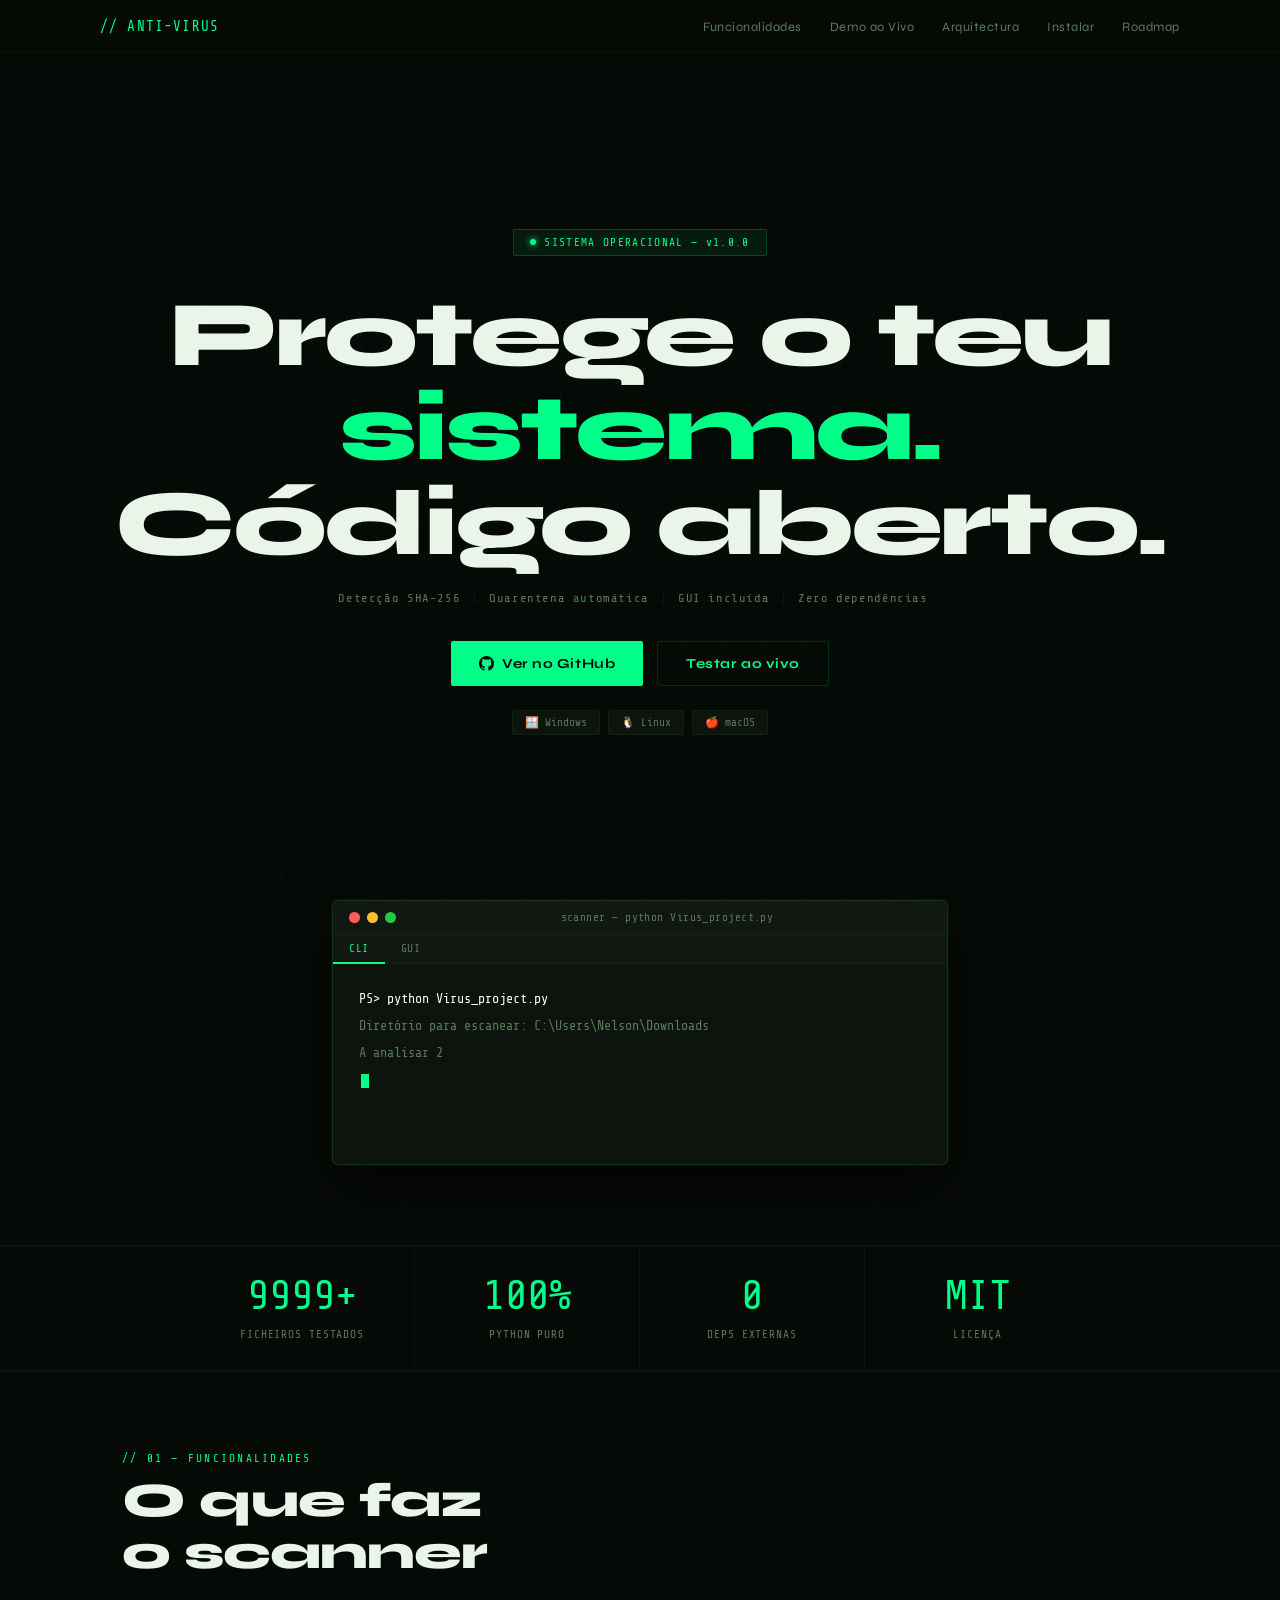
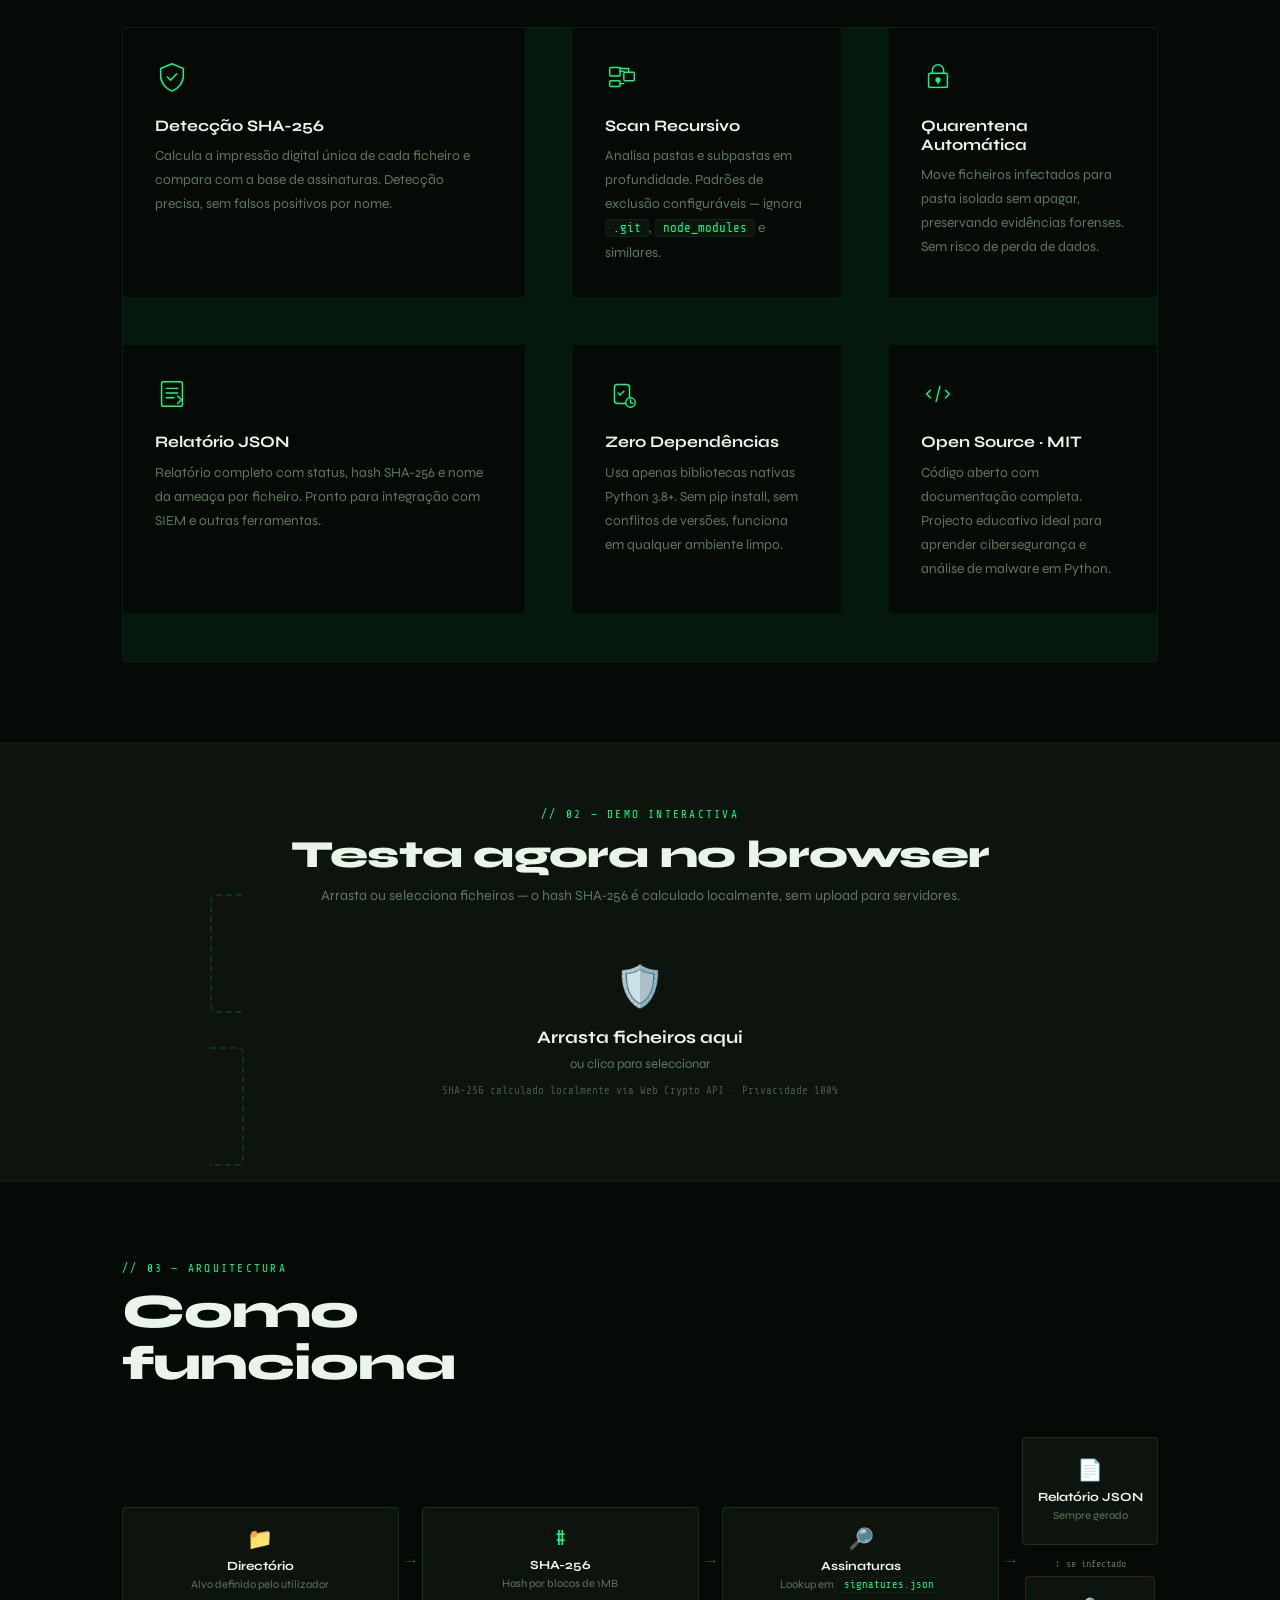
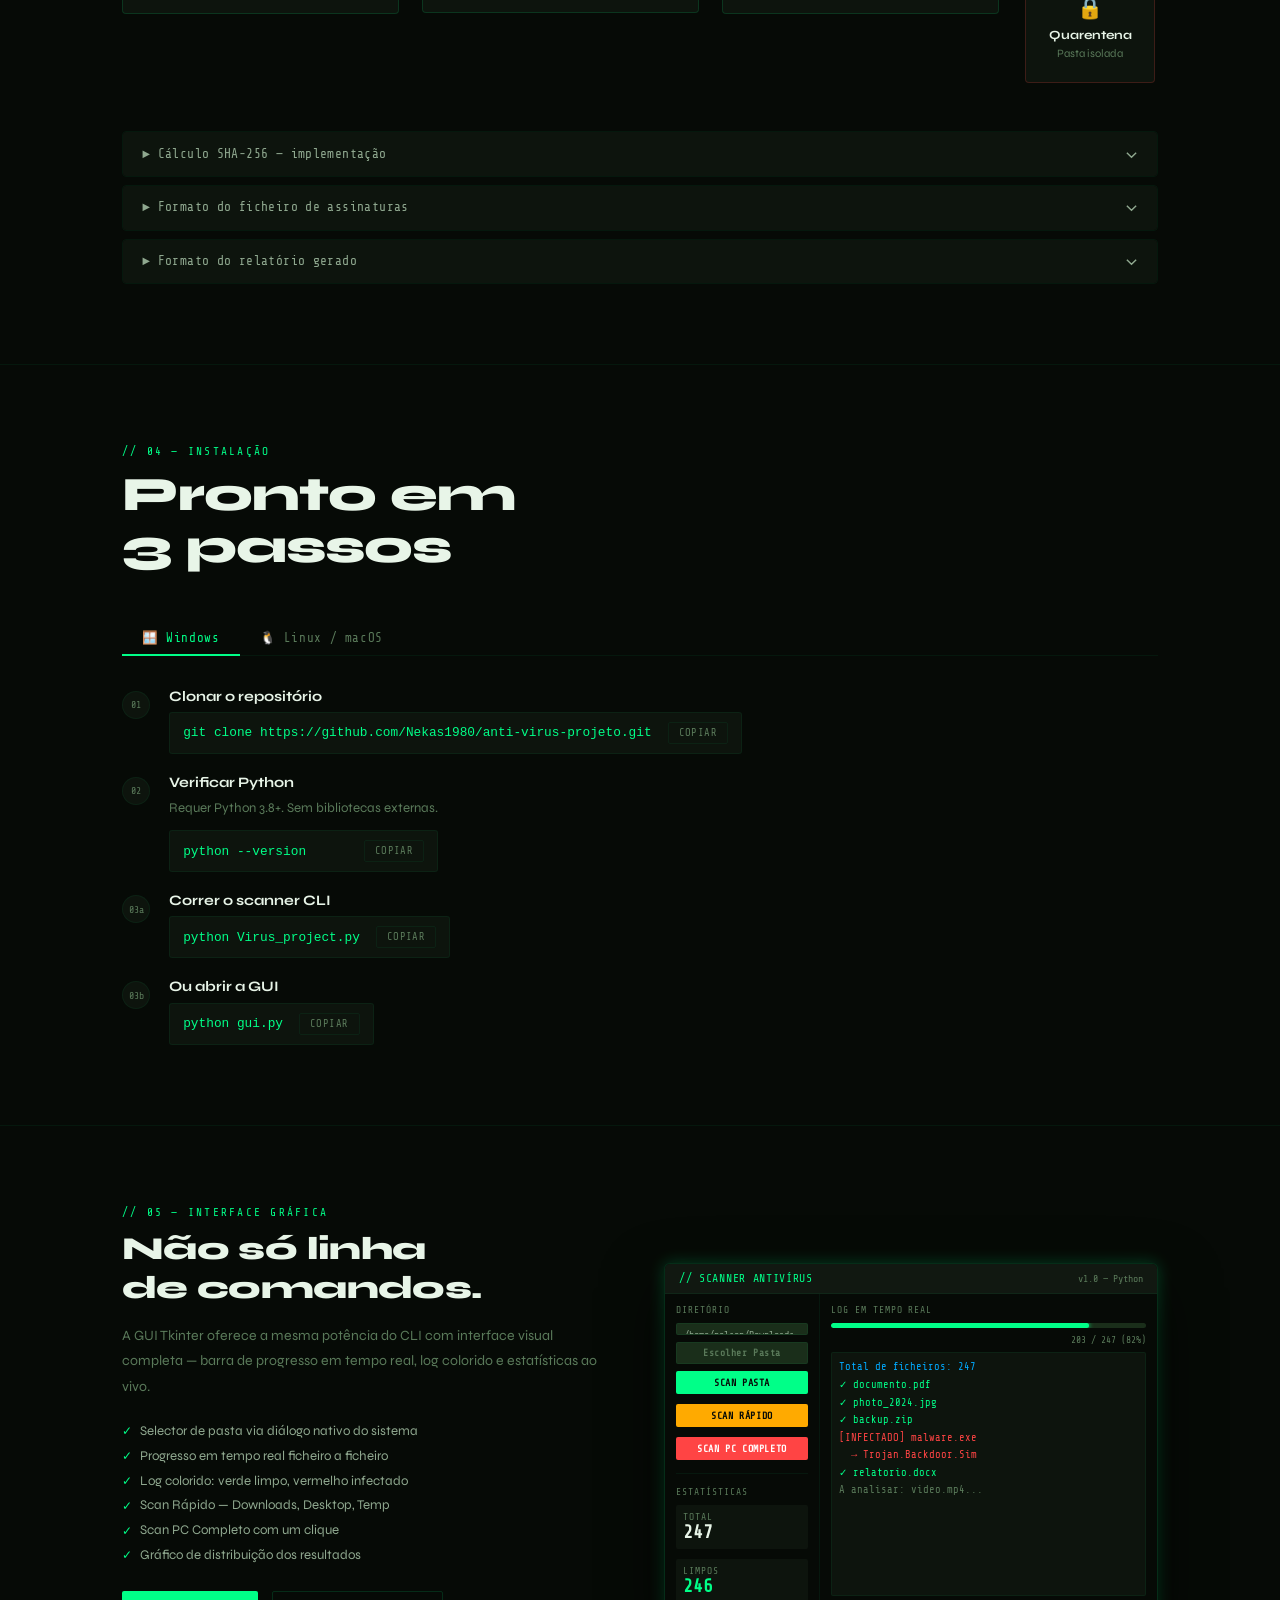
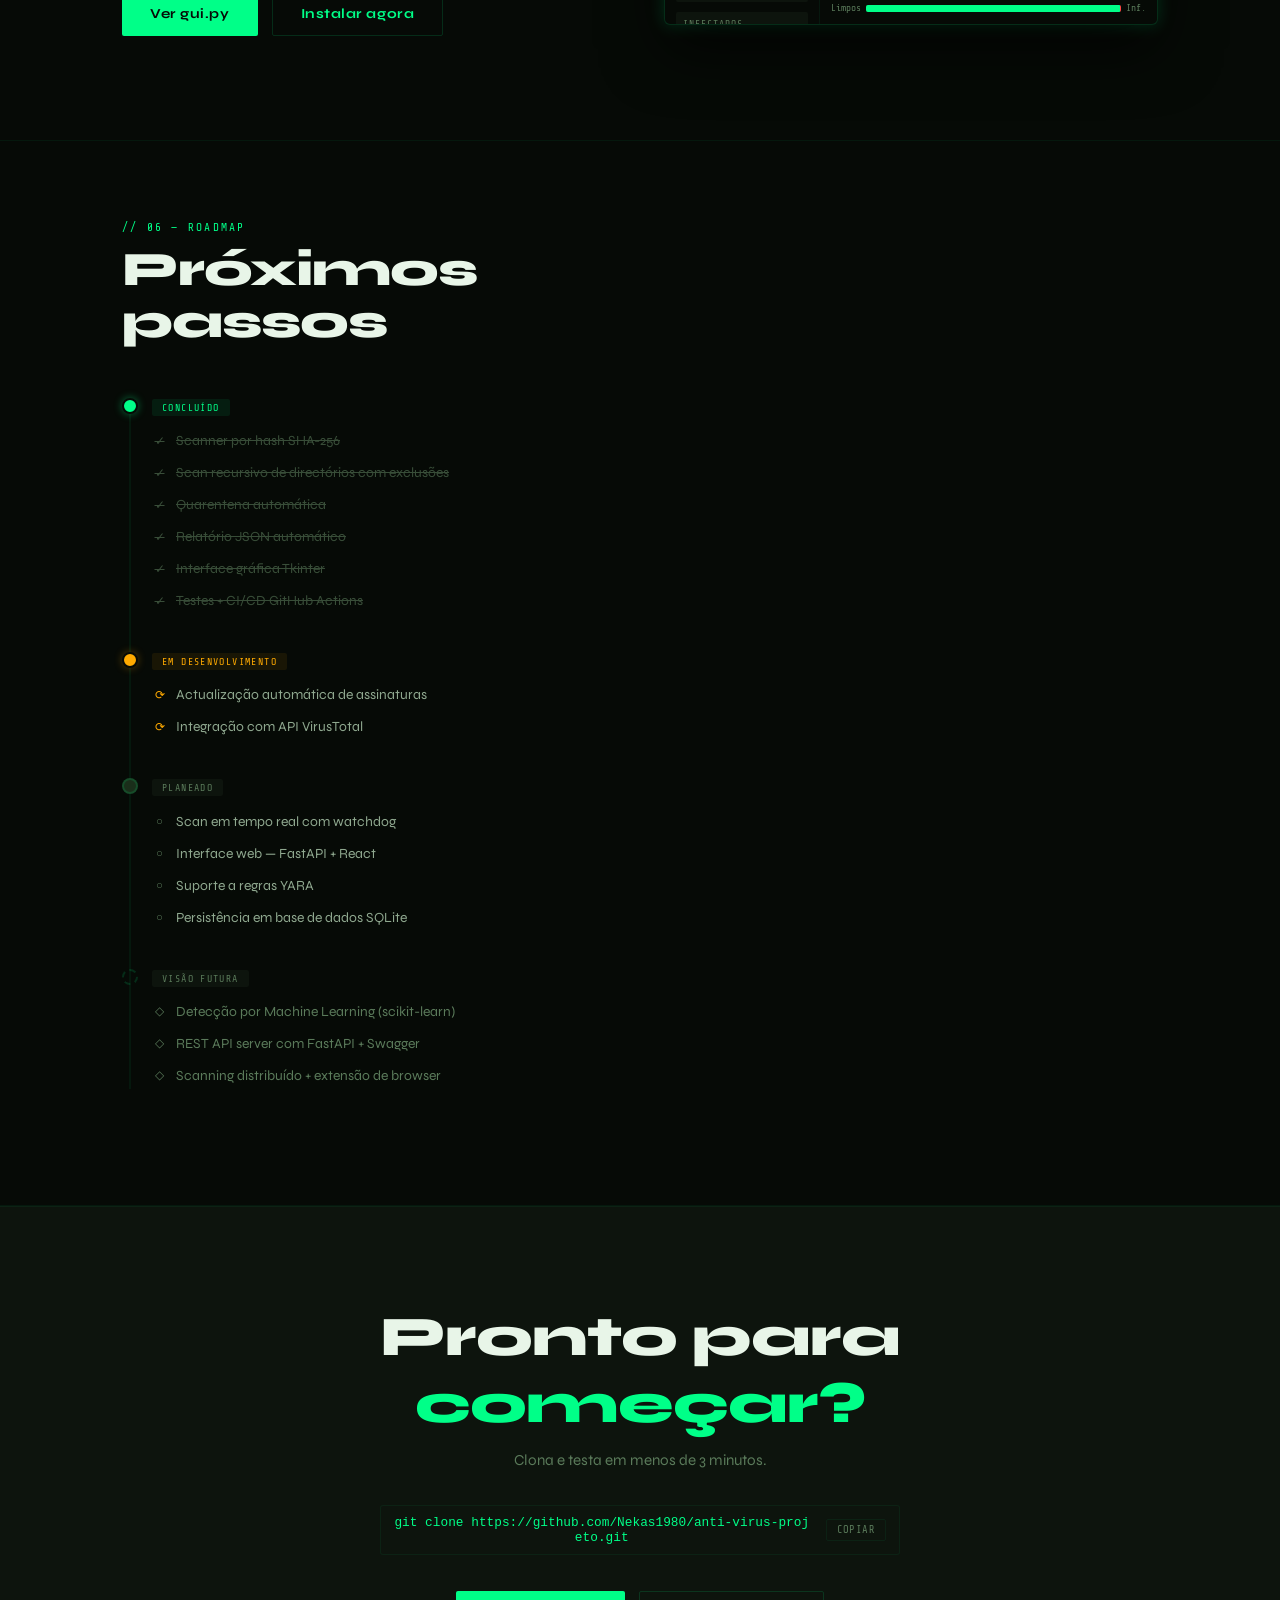
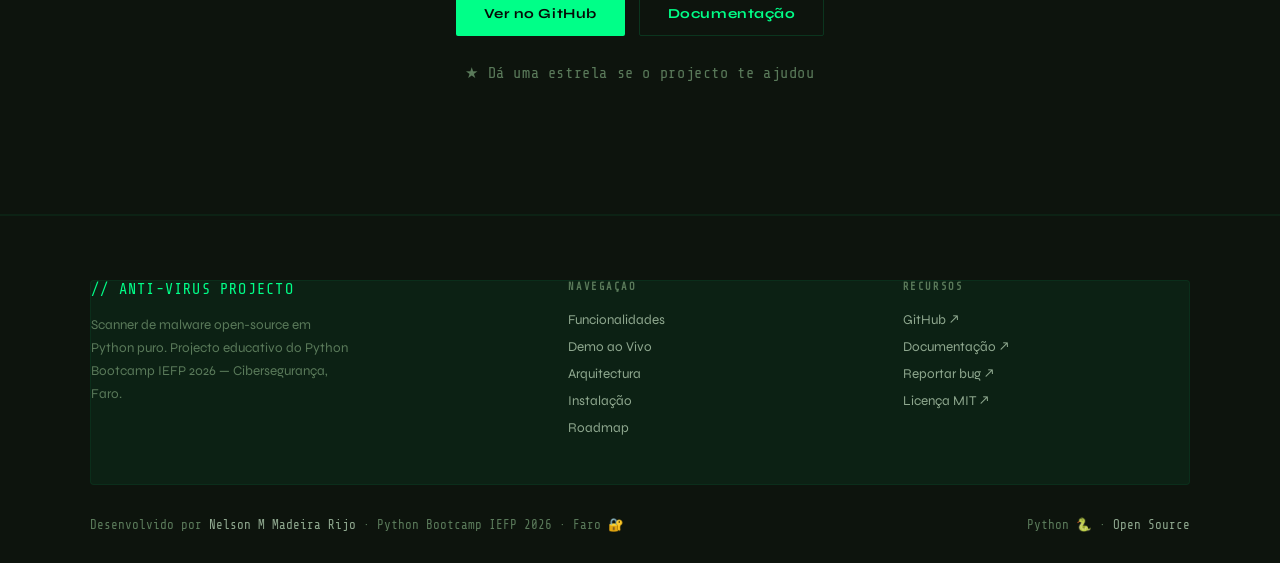
==== commit 2f1973c7: "feat: redesign landing page com UX profissional 2026 - Hero com typewriter animado, chips de feature" ====
--- a/index.html
+++ b/index.html
@@ -3,529 +3,940 @@
 <head>
 <meta charset="UTF-8">
 <meta name="viewport" content="width=device-width, initial-scale=1.0">
-<title>Cyber-Sentinel — Projeto Antivírus 2026</title>
+<title>Scanner Antivírus — Python Security Tool</title>
+<meta name="description" content="Scanner antivírus open-source em Python. Detecção por SHA-256, quarentena automática e GUI incluída. Zero dependências externas.">
+<meta name="author" content="Nelson M Madeira Rijo">
+<meta property="og:title" content="Scanner Antivírus — Python Security Tool">
+<meta property="og:description" content="Detecção SHA-256 · Quarentena automática · GUI incluída · Python puro · Open-source">
+<meta property="og:type" content="website">
+<meta property="og:url" content="https://nekas1980.github.io/anti-virus-projeto/">
+<meta name="twitter:card" content="summary_large_image">
+<link rel="icon" type="image/svg+xml" href="data:image/svg+xml,<svg xmlns='http://www.w3.org/2000/svg' viewBox='0 0 32 32'><path d='M16 2L4 7v9c0 7.5 5.1 14.5 12 16.9C23 30.5 28 23.5 28 16V7z' fill='%2300ff88'/><path d='M12 16l3 3 5-5' stroke='%23060a06' stroke-width='2.5' fill='none' stroke-linecap='round' stroke-linejoin='round'/></svg>">
+<link rel="preconnect" href="https://fonts.googleapis.com">
+<link rel="preconnect" href="https://fonts.gstatic.com" crossorigin>
 <link href="https://fonts.googleapis.com/css2?family=Share+Tech+Mono&family=Syne:wght@400;700;800&display=swap" rel="stylesheet">
 <style>
-  :root {
-    --mint: #00ffa3;
-    --mint-dim: #00cc82;
-    --mint-dark: #003320;
-    --crimson: #ff0055;
-    --bg: #030503;
-    --surface: rgba(13, 20, 13, 0.6);
-    --border: rgba(0, 255, 163, 0.1);
-    --text: #e8f5e8;
-    --muted: #8fa88f;
-    --amber: #ffaa00;
-    --glass: blur(20px);
-  }
-  * { margin: 0; padding: 0; box-sizing: border-box; }
-  html { scroll-behavior: smooth; }
-  body {
-    background: var(--bg);
-    color: var(--text);
-    font-family: 'Syne', sans-serif;
-    overflow-x: hidden;
-  }
-  /* TEXTURE BG */
-  body::before {
-    content: '';
-    position: fixed;
-    inset: 0;
-    background-image: 
-      radial-gradient(circle at 50% 50%, rgba(0,255,163,0.02) 0%, transparent 100%),
-      url("data:image/svg+xml,%3Csvg viewBox='0 0 200 200' xmlns='http://www.w3.org/2000/svg'%3E%3Cfilter id='noiseFilter'%3E%3CfeTurbulence type='fractalNoise' baseFrequency='0.65' numOctaves='3' stitchTiles='stitch'/%3E%3C/filter%3E%3Crect width='100%25' height='100%25' filter='url(%23noiseFilter)'/%3E%3C/svg%3E");
-    opacity: 0.15;
-    pointer-events: none;
-    z-index: 0;
-  }
-
-  /* NAV */
-  nav {
-    position: fixed;
-    top: 20px; left: 50%;
-    transform: translateX(-50%);
-    width: 90%; max-width: 1200px;
-    z-index: 100;
-    display: flex;
-    align-items: center;
-    justify-content: space-between;
-    padding: 0.8rem 2rem;
-    background: var(--surface);
-    backdrop-filter: var(--glass);
-    border: 1px solid var(--border);
-    border-radius: 100px;
-  }
-  .logo {
-    font-family: 'Share Tech Mono', monospace;
-    color: var(--mint);
-    font-size: 1rem;
-    letter-spacing: 0.1em;
-    display: flex;
-    align-items: center;
-    gap: 10px;
-  }
-  .nav-links { display: flex; gap: 2rem; list-style: none; }
-  .nav-links a {
-    color: var(--muted);
-    text-decoration: none;
-    font-size: 0.8rem;
-    font-weight: 700;
-    text-transform: uppercase;
-    letter-spacing: 0.1em;
-    transition: color 0.3s;
-  }
-  .nav-links a:hover { color: var(--mint); }
-
-  /* HERO */
-  .hero {
-    position: relative;
-    z-index: 1;
-    min-height: 100vh;
-    display: flex;
-    flex-direction: column;
-    align-items: center;
-    justify-content: center;
-    text-align: center;
-    padding: 8rem 2rem 4rem;
-  }
-  .status-badge {
-    display: inline-flex;
-    align-items: center;
-    gap: 8px;
-    background: rgba(0,255,163,0.08);
-    border: 1px solid rgba(0,255,163,0.2);
-    color: var(--mint);
-    font-family: 'Share Tech Mono', monospace;
-    font-size: 0.7rem;
-    padding: 6px 16px;
-    border-radius: 100px;
-    margin-bottom: 2rem;
-    text-transform: uppercase;
-  }
-  .status-dot {
-    width: 6px; height: 6px;
-    background: var(--mint);
-    border-radius: 50%;
-    box-shadow: 0 0 10px var(--mint);
-    animation: pulse 2s infinite;
-  }
-  @keyframes pulse {
-    0%, 100% { opacity: 1; transform: scale(1); }
-    50% { opacity: 0.4; transform: scale(1.3); }
-  }
-  .hero h1 {
-    font-size: clamp(3rem, 10vw, 7rem);
-    font-weight: 800;
-    line-height: 0.9;
-    letter-spacing: -0.04em;
-    margin-bottom: 1.5rem;
-  }
-  .hero h1 span { 
-    color: transparent;
-    -webkit-text-stroke: 1px var(--mint);
-  }
-  .hero p {
-    font-size: 1.1rem;
-    color: var(--muted);
-    max-width: 600px;
-    line-height: 1.6;
-    margin-bottom: 3rem;
-  }
-  .btn-group { display: flex; gap: 1.5rem; flex-wrap: wrap; justify-content: center; }
-  .btn-primary {
-    background: var(--mint);
-    color: var(--bg);
-    border: none;
-    padding: 18px 40px;
-    font-family: 'Syne', sans-serif;
-    font-weight: 800;
-    font-size: 0.85rem;
-    text-transform: uppercase;
-    letter-spacing: 0.15em;
-    cursor: pointer;
-    text-decoration: none;
-    border-radius: 100px;
-    transition: all 0.3s;
-    box-shadow: 0 10px 20px rgba(0,255,163,0.2);
-  }
-  .btn-primary:hover { 
-    background: #fff; 
-    transform: translateY(-3px);
-    box-shadow: 0 15px 30px rgba(0,255,163,0.3);
-  }
-  .btn-secondary {
-    background: transparent;
-    color: #fff;
-    border: 1px solid var(--border);
-    padding: 18px 40px;
-    font-family: 'Syne', sans-serif;
-    font-weight: 800;
-    font-size: 0.85rem;
-    text-transform: uppercase;
-    letter-spacing: 0.15em;
-    cursor: pointer;
-    text-decoration: none;
-    border-radius: 100px;
-    transition: all 0.3s;
-    backdrop-filter: var(--glass);
-  }
-  .btn-secondary:hover { 
-    border-color: var(--mint); 
-    background: rgba(0,255,163,0.05);
-    transform: translateY(-3px);
-  }
-
-  /* TERMINAL */
-  .terminal-wrap {
-    position: relative;
-    z-index: 1;
-    max-width: 850px;
-    margin: 0 auto;
-    padding: 0 2rem 8rem;
-  }
-  .terminal {
-    background: #000;
-    border: 1px solid var(--border);
-    border-radius: 12px;
-    box-shadow: 0 40px 80px rgba(0,0,0,0.6);
-    overflow: hidden;
-    font-family: 'Share Tech Mono', monospace;
-  }
-  .terminal-bar {
-    background: #111811;
-    padding: 12px 20px;
-    display: flex;
-    align-items: center;
-    gap: 8px;
-    border-bottom: 1px solid var(--border);
-  }
-  .dot { width: 10px; height: 10px; border-radius: 50%; }
-  .dot-r { background: #ff5f57; }
-  .dot-y { background: #febc2e; }
-  .dot-g { background: #28c840; }
-  .terminal-title { color: var(--muted); font-size: 0.75rem; margin-left: auto; margin-right: auto; }
-  .terminal-body { padding: 2.5rem; line-height: 1.8; font-size: 0.9rem; text-align: left; }
-  .t-prompt { color: var(--mint); }
-  .t-cmd { color: #fff; }
-  .t-out { color: var(--muted); }
-  .t-clean { color: var(--mint); }
-  .t-infected { color: var(--crimson); }
-  .t-warn { color: var(--amber); }
-  .t-done { color: var(--mint); }
-  .cursor {
-    display: inline-block;
-    width: 8px; height: 14px;
-    background: var(--mint);
-    animation: blink 1s infinite;
-    vertical-align: middle;
-  }
-  @keyframes blink { 0%,100%{opacity:1} 50%{opacity:0} }
-
-  /* BENTO GRID FEATURES */
-  .section {
-    position: relative;
-    z-index: 1;
-    padding: 8rem 2.5rem;
-    max-width: 1300px;
-    margin: 0 auto;
-  }
-  .section-label {
-    font-family: 'Share Tech Mono', monospace;
-    color: var(--mint);
-    font-size: 0.7rem;
-    letter-spacing: 0.4em;
-    margin-bottom: 1.5rem;
-    text-transform: uppercase;
-  }
-  .section-title {
-    font-size: clamp(2.5rem, 5vw, 4rem);
-    font-weight: 800;
-    line-height: 1;
-    margin-bottom: 4rem;
-    letter-spacing: -0.03em;
-  }
-  .features-grid {
-    display: grid;
-    grid-template-columns: repeat(3, 1fr);
-    gap: 1.5rem;
-  }
-  .feature {
-    background: var(--surface);
-    backdrop-filter: var(--glass);
-    border: 1px solid var(--border);
-    border-radius: 24px;
-    padding: 3rem;
-    transition: all 0.4s cubic-bezier(0.23, 1, 0.32, 1);
-    position: relative;
-    overflow: hidden;
-  }
-  .feature:hover {
-    transform: translateY(-5px);
-    border-color: rgba(0,255,163,0.4);
-    box-shadow: 0 20px 40px rgba(0,0,0,0.4);
-  }
-  .feature::before {
-    content: '';
-    position: absolute;
-    top: 0; left: 0; width: 100%; height: 100%;
-    background: radial-gradient(circle at var(--x, 50%) var(--y, 50%), rgba(0,255,163,0.1) 0%, transparent 50%);
-    pointer-events: none;
-    opacity: 0;
-    transition: opacity 0.3s;
-  }
-  .feature:hover::before { opacity: 1; }
-  .feature h3 { font-size: 1.5rem; font-weight: 700; margin-bottom: 1rem; color: #fff; }
-  .feature p { font-size: 1rem; color: var(--muted); line-height: 1.7; }
-
-  /* STEPS */
-  .steps { display: grid; grid-template-columns: repeat(2, 1fr); gap: 2rem; }
-  .step {
-    background: var(--surface);
-    backdrop-filter: var(--glass);
-    border: 1px solid var(--border);
-    border-radius: 24px;
-    padding: 3.5rem;
-    display: flex;
-    flex-direction: column;
-    gap: 1.5rem;
-  }
-  .step-num {
-    font-family: 'Share Tech Mono', monospace;
-    font-size: 1rem;
-    color: var(--mint);
-    font-weight: 400;
-    opacity: 0.5;
-  }
-  .step h3 { font-size: 1.8rem; font-weight: 700; color: #fff; }
-  .step p { font-size: 1.1rem; color: var(--muted); line-height: 1.7; }
-  .code-inline {
-    font-family: 'Share Tech Mono', monospace;
-    background: rgba(0,255,163,0.05);
-    border: 1px solid var(--border);
-    color: var(--mint);
-    padding: 4px 10px;
-    font-size: 0.9rem;
-    border-radius: 6px;
-  }
-
-  /* ROADMAP */
-  .roadmap { display: grid; grid-template-columns: repeat(2, 1fr); gap: 1rem; }
-  .roadmap-item {
-    background: var(--surface);
-    backdrop-filter: var(--glass);
-    border: 1px solid var(--border);
-    border-radius: 20px;
-    display: flex;
-    align-items: center;
-    gap: 1.5rem;
-    padding: 1.5rem 2.5rem;
-  }
-  .roadmap-item.done { border-color: rgba(0,255,163,0.3); background: rgba(0,255,163,0.02); }
-  .tag {
-    font-family: 'Share Tech Mono', monospace;
-    font-size: 0.65rem;
-    padding: 4px 12px;
-    border-radius: 100px;
-    letter-spacing: 0.1em;
-    background: rgba(255,255,255,0.05);
-    color: var(--muted);
-  }
-  .roadmap-item.done .tag { background: rgba(0,255,163,0.1); color: var(--mint); }
-  .roadmap-item.pending .tag { background: rgba(255,170,0,0.1); color: var(--amber); }
-
-  /* FOOTER */
-  footer {
-    position: relative;
-    z-index: 1;
-    border-top: 1px solid var(--border);
-    padding: 8rem 2rem;
-    text-align: center;
-    background: linear-gradient(to bottom, transparent, rgba(0,255,163,0.03));
-  }
-  .footer-logo {
-    font-family: 'Share Tech Mono', monospace;
-    color: var(--mint);
-    font-size: 1.8rem;
-    font-weight: 800;
-    margin-bottom: 2rem;
-  }
-  footer p { color: var(--muted); font-size: 1rem; line-height: 2; }
-  footer a { color: var(--mint); text-decoration: none; font-weight: 700; transition: 0.3s; }
-  footer a:hover { color: #fff; text-shadow: 0 0 10px var(--mint); }
-
-  /* ANIMATE IN */
-  .fade-in {
-    opacity: 0;
-    transform: translateY(30px);
-    animation: fadeIn 1.2s cubic-bezier(0.23, 1, 0.32, 1) forwards;
-  }
-  @keyframes fadeIn {
-    to { opacity: 1; transform: translateY(0); }
-  }
-  .delay-1 { animation-delay: 0.1s; }
-  .delay-2 { animation-delay: 0.2s; }
-  .delay-3 { animation-delay: 0.35s; }
-  .delay-4 { animation-delay: 0.5s; }
-
-  @media (max-width: 1024px) {
-    .features-grid, .steps, .roadmap { grid-template-columns: 1fr; }
-    .hero h1 { font-size: 4.5rem; }
-    nav { border-radius: 30px; top: 15px; width: 95%; padding: 0.8rem 1.5rem; }
-    .nav-links { display: none; }
-    .section { padding: 6rem 1.5rem; }
-  }
+/* ═══ TOKENS ═══════════════════════════════════════════════ */
+:root {
+  --green:    #00ff88;
+  --green-d:  #00cc66;
+  --green-bg: rgba(0,255,136,0.07);
+  --danger:   #ff4444;
+  --warning:  #ffaa00;
+  --info:     #00aaff;
+  --bg:       #060a06;
+  --raised:   #0d140d;
+  --overlay:  #111811;
+  --subtle:   #1a2e1a;
+  --text:     #e8f5e8;
+  --muted:    #5a7a5a;
+  --dim:      #8fa88f;
+  --b0:  rgba(0,255,136,0.06);
+  --b1:  rgba(0,255,136,0.14);
+  --b2:  rgba(0,255,136,0.35);
+  --glow: 0 0 16px rgba(0,255,136,0.25);
+  --mono: 'Share Tech Mono', monospace;
+  --sans: 'Syne', sans-serif;
+  --ease: cubic-bezier(0.16,1,0.3,1);
+}
+
+/* ═══ RESET ════════════════════════════════════════════════ */
+*,*::before,*::after{margin:0;padding:0;box-sizing:border-box}
+html{scroll-behavior:smooth;scroll-padding-top:68px}
+body{background:var(--bg);color:var(--text);font-family:var(--sans);overflow-x:hidden;-webkit-font-smoothing:antialiased}
+body::before{content:'';position:fixed;inset:0;background-image:linear-gradient(rgba(0,255,136,.022) 1px,transparent 1px),linear-gradient(90deg,rgba(0,255,136,.022) 1px,transparent 1px);background-size:40px 40px;pointer-events:none;z-index:0}
+@media(prefers-reduced-motion:reduce){*,*::before,*::after{animation-duration:.01ms!important;transition-duration:.01ms!important}html{scroll-behavior:auto}}
+
+/* ═══ SKIP ══════════════════════════════════════════════════ */
+.skip{position:absolute;top:-100%;left:1rem;background:var(--green);color:var(--bg);padding:8px 16px;font-family:var(--mono);font-size:.8rem;z-index:9999;transition:top .2s}.skip:focus{top:1rem}
+
+/* ═══ NAV ════════════════════════════════════════════════ */
+nav{position:fixed;top:0;left:0;right:0;z-index:100;background:rgba(6,10,6,.9);backdrop-filter:blur(16px);-webkit-backdrop-filter:blur(16px);border-bottom:1px solid var(--b0)}
+.nav-inner{display:flex;align-items:center;justify-content:space-between;padding:1rem 2.5rem;max-width:1160px;margin:0 auto;gap:1.5rem}
+.logo{font-family:var(--mono);color:var(--green);font-size:.9rem;letter-spacing:.08em;text-decoration:none;flex-shrink:0}
+.nav-links{display:flex;align-items:center;gap:1.75rem;list-style:none}
+.nav-links a{color:var(--muted);text-decoration:none;font-size:.8rem;letter-spacing:.04em;transition:color .2s;position:relative;padding-bottom:2px}
+.nav-links a::after{content:'';position:absolute;bottom:-2px;left:0;width:0;height:1px;background:var(--green);transition:width .25s var(--ease)}
+.nav-links a:hover,.nav-links a.active{color:var(--green)}
+.nav-links a:hover::after,.nav-links a.active::after{width:100%}
+.nav-gh{display:flex;align-items:center;gap:5px;font-family:var(--mono);font-size:.72rem;color:var(--dim);background:var(--raised);border:1px solid var(--b0);padding:5px 12px;border-radius:2px;text-decoration:none;transition:border-color .2s,color .2s;white-space:nowrap;flex-shrink:0}
+.nav-gh:hover{border-color:var(--b1);color:var(--text)}.nav-gh .sc{color:var(--green)}
+.hamburger{display:none;flex-direction:column;gap:5px;background:none;border:none;cursor:pointer;padding:6px;z-index:200}
+.hamburger span{display:block;width:22px;height:2px;background:var(--dim);border-radius:2px;transition:transform .3s var(--ease),opacity .2s}
+.hamburger.open span:nth-child(1){transform:rotate(45deg) translate(5px,5px)}
+.hamburger.open span:nth-child(2){opacity:0;transform:scaleX(0)}
+.hamburger.open span:nth-child(3){transform:rotate(-45deg) translate(5px,-5px)}
+.mobile-menu{display:none;position:fixed;inset:0;top:62px;background:rgba(6,10,6,.97);backdrop-filter:blur(20px);z-index:99;flex-direction:column;padding:2rem;opacity:0;transform:translateY(-8px);transition:transform .3s var(--ease),opacity .2s;pointer-events:none}
+.mobile-menu.open{transform:translateY(0);opacity:1;pointer-events:auto}
+.mobile-menu a{color:var(--dim);text-decoration:none;font-family:var(--mono);font-size:1rem;padding:1rem 0;border-bottom:1px solid var(--b0);transition:color .2s}
+.mobile-menu a:hover{color:var(--green)}
+#prog{position:absolute;bottom:0;left:0;height:2px;width:0%;background:var(--green);box-shadow:var(--glow);transition:width .1s linear}
+
+/* ═══ HERO ════════════════════════════════════════════════ */
+.hero{position:relative;z-index:1;min-height:100vh;display:flex;flex-direction:column;align-items:center;justify-content:center;text-align:center;padding:7rem 2rem 3rem}
+.badge{display:inline-flex;align-items:center;gap:8px;background:var(--green-bg);border:1px solid rgba(0,255,136,.2);color:var(--green);font-family:var(--mono);font-size:.7rem;padding:6px 16px;border-radius:2px;margin-bottom:2rem;letter-spacing:.12em}
+.bdot{width:6px;height:6px;background:var(--green);border-radius:50%;animation:pulse 2s ease-in-out infinite;box-shadow:0 0 6px var(--green)}
+@keyframes pulse{0%,100%{opacity:1;transform:scale(1)}50%{opacity:.4;transform:scale(.7)}}
+.hero h1{font-size:clamp(2.8rem,8vw,5.8rem);font-weight:800;line-height:1.02;letter-spacing:-.03em;margin-bottom:1.25rem}
+.hero h1 .a{color:var(--green)}
+.chips{display:flex;align-items:center;justify-content:center;flex-wrap:wrap;margin-bottom:2.25rem}
+.chip{font-family:var(--mono);font-size:.76rem;color:var(--muted);letter-spacing:.05em;padding:0 14px;border-right:1px solid var(--b0)}
+.chip:last-child{border-right:none}.chip:first-child{padding-left:0}
+.btns{display:flex;gap:.875rem;flex-wrap:wrap;justify-content:center;margin-bottom:1.5rem}
+.btn-p{background:var(--green);color:var(--bg);border:none;padding:13px 28px;font-family:var(--sans);font-weight:700;font-size:.86rem;letter-spacing:.04em;cursor:pointer;text-decoration:none;border-radius:2px;transition:background .2s,transform .15s var(--ease),box-shadow .2s;display:inline-flex;align-items:center;gap:8px}
+.btn-p:hover{background:var(--green-d);transform:translateY(-2px);box-shadow:0 8px 20px rgba(0,255,136,.25)}
+.btn-p:active{transform:translateY(0)}
+.btn-s{background:transparent;color:var(--green);border:1px solid var(--b1);padding:13px 28px;font-family:var(--sans);font-weight:700;font-size:.86rem;letter-spacing:.04em;cursor:pointer;text-decoration:none;border-radius:2px;transition:border-color .2s,background .2s,transform .15s;display:inline-flex;align-items:center;gap:8px}
+.btn-s:hover{border-color:var(--b2);background:rgba(0,255,136,.05);transform:translateY(-2px)}
+.os-row{display:flex;gap:8px;justify-content:center;flex-wrap:wrap}
+.os{font-family:var(--mono);font-size:.7rem;color:var(--muted);background:var(--raised);border:1px solid var(--b0);padding:5px 12px;border-radius:2px;text-decoration:none;transition:border-color .2s,color .2s;display:inline-flex;align-items:center;gap:5px}
+.os:hover{border-color:var(--b1);color:var(--dim)}
+
+/* ═══ TERMINAL ═══════════════════════════════════════════ */
+.term-wrap{position:relative;z-index:1;max-width:680px;margin:0 auto;padding:0 2rem 5rem}
+.terminal{background:var(--raised);border:1px solid var(--b1);border-radius:6px;overflow:hidden;font-family:var(--mono);font-size:.84rem;box-shadow:0 24px 60px rgba(0,0,0,.6),0 0 0 1px rgba(0,255,136,.04)}
+.tbar{background:var(--overlay);padding:10px 16px;display:flex;align-items:center;gap:7px;border-bottom:1px solid var(--b0)}
+.dot{width:11px;height:11px;border-radius:50%}.dr{background:#ff5f57}.dy{background:#febc2e}.dg{background:#28c840}
+.ttitle{color:var(--muted);font-size:.7rem;margin:0 auto;letter-spacing:.04em}
+.ttabs{display:flex;border-bottom:1px solid var(--b0);background:var(--overlay)}
+.ttab{font-family:var(--mono);font-size:.7rem;color:var(--muted);padding:7px 16px;cursor:pointer;border:none;background:none;border-bottom:2px solid transparent;margin-bottom:-1px;letter-spacing:.05em;transition:color .2s,border-color .2s}
+.ttab:hover{color:var(--dim)}.ttab.active{color:var(--green);border-bottom-color:var(--green)}
+.tbody{padding:1.4rem 1.6rem;line-height:2;min-height:200px}
+.tp{color:var(--green)}.tc{color:#fff}.to{color:var(--muted)}.tclean{color:var(--green)}.tinf{color:var(--danger)}.twarn{color:var(--warning)}.tdone{color:var(--green)}.tinfo{color:var(--info)}
+.cursor{display:inline-block;width:8px;height:14px;background:var(--green);animation:blink 1s step-end infinite;vertical-align:middle;margin-left:2px}
+@keyframes blink{0%,100%{opacity:1}50%{opacity:0}}
+
+/* ═══ LIVE SCANNER SECTION ══════════════════════════════ */
+.scanner-section{position:relative;z-index:1;background:var(--raised);border-top:1px solid var(--b0);border-bottom:1px solid var(--b0);padding:4rem 2rem}
+.scanner-inner{max-width:860px;margin:0 auto}
+.scanner-header{text-align:center;margin-bottom:2.5rem}
+.scanner-header .section-label{font-family:var(--mono);color:var(--green);font-size:.7rem;letter-spacing:.2em;margin-bottom:.6rem}
+.scanner-header h2{font-size:clamp(1.6rem,4vw,2.4rem);font-weight:800;letter-spacing:-.02em}
+.scanner-header p{color:var(--muted);font-size:.88rem;margin-top:.6rem}
+
+.drop-zone{border:2px dashed var(--b1);border-radius:6px;padding:3rem 2rem;text-align:center;cursor:pointer;transition:border-color .25s,background .25s;position:relative;overflow:hidden}
+.drop-zone:hover,.drop-zone.drag-over{border-color:var(--b2);background:var(--green-bg)}
+.drop-zone input[type=file]{position:absolute;inset:0;opacity:0;cursor:pointer;width:100%;height:100%}
+.drop-icon{font-size:2.5rem;margin-bottom:1rem;display:block;transition:transform .3s var(--ease)}
+.drop-zone:hover .drop-icon{transform:scale(1.1)}
+.drop-zone h3{font-size:1.1rem;font-weight:700;margin-bottom:.5rem}
+.drop-zone p{font-size:.82rem;color:var(--muted)}
+.drop-zone .drop-note{font-family:var(--mono);font-size:.68rem;color:var(--muted);margin-top:.75rem;opacity:.7}
+
+.scan-results{margin-top:1.5rem;display:none}
+.scan-stats{display:grid;grid-template-columns:repeat(3,1fr);gap:1px;background:var(--b0);border:1px solid var(--b0);border-radius:4px;overflow:hidden;margin-bottom:1rem}
+.sstat{background:var(--bg);padding:1rem;text-align:center}
+.sstat-val{font-family:var(--mono);font-size:1.6rem;font-weight:700;line-height:1;display:block;margin-bottom:.3rem}
+.sstat-lab{font-family:var(--mono);font-size:.65rem;color:var(--muted);letter-spacing:.1em}
+.scan-feed{background:var(--bg);border:1px solid var(--b0);border-radius:4px;max-height:220px;overflow-y:auto;font-family:var(--mono);font-size:.78rem}
+.feed-item{display:flex;align-items:center;justify-content:space-between;padding:10px 14px;border-bottom:1px solid var(--b0);gap:1rem;animation:slide-in .25s var(--ease)}
+.feed-item:last-child{border-bottom:none}
+@keyframes slide-in{from{opacity:0;transform:translateX(12px)}to{opacity:1;transform:translateX(0)}}
+.feed-name{color:var(--dim);overflow:hidden;text-overflow:ellipsis;white-space:nowrap;min-width:0}
+.feed-tag{padding:3px 10px;border-radius:2px;font-size:.62rem;font-weight:700;letter-spacing:.06em;flex-shrink:0}
+.tag-clean{background:rgba(0,255,136,.12);color:var(--green)}.tag-threat{background:rgba(255,68,68,.12);color:var(--danger)}.tag-proc{background:rgba(0,170,255,.1);color:var(--info)}
+.scan-disclaimer{font-family:var(--mono);font-size:.65rem;color:var(--muted);text-align:center;margin-top:1rem;line-height:1.6;opacity:.8}
+
+/* scrollbar */
+.scan-feed::-webkit-scrollbar{width:4px}.scan-feed::-webkit-scrollbar-thumb{background:var(--b1);border-radius:4px}
+
+/* ═══ STATS BAR ═════════════════════════════════════════ */
+.stats-bar{position:relative;z-index:1;border-top:1px solid var(--b0);border-bottom:1px solid var(--b0)}
+.stats-grid{display:grid;grid-template-columns:repeat(4,1fr);max-width:900px;margin:0 auto}
+.sitem{text-align:center;padding:1.75rem 1rem;border-right:1px solid var(--b0)}.sitem:last-child{border-right:none}
+.sval{font-family:var(--mono);font-size:clamp(1.6rem,4vw,2.6rem);color:var(--green);display:block;line-height:1;margin-bottom:.4rem}
+.slab{font-size:.7rem;color:var(--muted);letter-spacing:.08em;font-family:var(--mono)}
+
+/* ═══ SECTIONS ═════════════════════════════════════════ */
+.section{position:relative;z-index:1;padding:5rem 2rem;max-width:1100px;margin:0 auto}
+.section-label{font-family:var(--mono);color:var(--green);font-size:.7rem;letter-spacing:.2em;margin-bottom:.65rem}
+.section-title{font-size:clamp(1.8rem,4vw,3rem);font-weight:800;line-height:1.08;margin-bottom:3rem;letter-spacing:-.02em}
+hr.div{position:relative;z-index:1;border:none;border-top:1px solid var(--b0);margin:0}
+
+/* ═══ FEATURES ══════════════════════════════════════════ */
+.fgrid{display:grid;grid-template-columns:repeat(3,1fr);gap:1px;background:var(--b0);border:1px solid var(--b0);border-radius:4px;overflow:hidden}
+.fcard{background:var(--bg);padding:2rem;transition:background .25s;position:relative;overflow:hidden}
+.fcard::before{content:'';position:absolute;top:0;left:0;right:0;height:2px;background:var(--green);transform:scaleX(0);transform-origin:left;transition:transform .3s var(--ease)}
+.fcard:hover{background:var(--raised)}.fcard:hover::before{transform:scaleX(1)}
+.ficon{width:34px;height:34px;margin-bottom:1.1rem;color:var(--green);transition:filter .3s,transform .3s}
+.fcard:hover .ficon{filter:drop-shadow(0 0 8px var(--green));transform:scale(1.08)}
+.fcard h3{font-size:1rem;font-weight:700;margin-bottom:.6rem}
+.fcard p{font-size:.86rem;color:var(--muted);line-height:1.75}
+
+/* ═══ HOW IT WORKS ══════════════════════════════════════ */
+.flow{display:flex;align-items:center;gap:0;margin-bottom:2.5rem;overflow-x:auto;padding-bottom:.5rem}
+.fnode{flex:1;min-width:130px;background:var(--raised);border:1px solid var(--b1);border-radius:4px;padding:1.2rem .9rem;text-align:center;transition:border-color .25s,box-shadow .25s}
+.fnode:hover{border-color:var(--b2);box-shadow:var(--glow)}
+.fni{font-family:var(--mono);font-size:1.3rem;color:var(--green);display:block;margin-bottom:.45rem}
+.fnode h4{font-size:.78rem;font-weight:700;margin-bottom:.25rem}
+.fnode p{font-size:.7rem;color:var(--muted);line-height:1.5}
+.farr{color:var(--b2);font-family:var(--mono);font-size:1.1rem;flex-shrink:0;padding:0 .4rem}
+.fbranch{display:flex;flex-direction:column;align-items:center;gap:6px}
+.fbranch-lab{font-family:var(--mono);font-size:.62rem;color:var(--muted)}
+.fnode.dng{border-color:rgba(255,68,68,.2)}.fnode.dng .fni{color:var(--danger)}
+
+.acc{display:flex;flex-direction:column;gap:8px;margin-top:1.75rem}
+.acc-item{border:1px solid var(--b0);border-radius:4px;overflow:hidden}
+.acc-btn{width:100%;background:var(--raised);border:none;padding:.9rem 1.2rem;display:flex;justify-content:space-between;align-items:center;cursor:pointer;color:var(--dim);font-family:var(--mono);font-size:.8rem;letter-spacing:.03em;transition:color .2s,background .2s;text-align:left}
+.acc-btn:hover{color:var(--green);background:rgba(0,255,136,.03)}.acc-btn.open{color:var(--green)}
+.acc-chev{transition:transform .3s var(--ease);flex-shrink:0}
+.acc-btn.open .acc-chev{transform:rotate(180deg)}
+.acc-body{display:none;padding:1rem 1.2rem;background:var(--bg);border-top:1px solid var(--b0)}.acc-body.open{display:block}
+
+/* ═══ INSTALL ═══════════════════════════════════════════ */
+.itabs{display:flex;border-bottom:1px solid var(--b0);margin-bottom:2rem}
+.itab{font-family:var(--mono);font-size:.78rem;color:var(--muted);padding:9px 20px;cursor:pointer;border:none;background:none;border-bottom:2px solid transparent;margin-bottom:-1px;letter-spacing:.05em;transition:color .2s,border-color .2s;display:flex;align-items:center;gap:6px}
+.itab:hover{color:var(--dim)}.itab.active{color:var(--green);border-bottom-color:var(--green)}
+.ipanel{display:none}.ipanel.active{display:block}
+.isteps{display:flex;flex-direction:column;gap:1.25rem}
+.istep{display:flex;gap:1.2rem;align-items:flex-start}
+.inum{font-family:var(--mono);font-size:.62rem;color:var(--muted);background:var(--raised);border:1px solid var(--b0);width:28px;height:28px;border-radius:50%;display:flex;align-items:center;justify-content:center;flex-shrink:0;margin-top:3px}
+.icontent h4{font-size:.9rem;font-weight:700;margin-bottom:.45rem}
+.icontent p{font-size:.83rem;color:var(--muted);margin-bottom:.65rem;line-height:1.65}
+.cblock{background:var(--raised);border:1px solid var(--b0);border-radius:3px;display:flex;align-items:center;justify-content:space-between;gap:1rem;padding:9px 13px;font-family:var(--mono);font-size:.8rem;color:var(--green)}
+.cblock code{word-break:break-all}
+.cbtn{background:none;border:1px solid var(--b0);color:var(--muted);font-family:var(--mono);font-size:.65rem;padding:4px 10px;cursor:pointer;border-radius:2px;flex-shrink:0;transition:border-color .2s,color .2s;letter-spacing:.04em;white-space:nowrap}
+.cbtn:hover{border-color:var(--b1);color:var(--dim)}.cbtn.ok{color:var(--green);border-color:var(--green)}
+
+/* ═══ GUI PREVIEW ══════════════════════════════════════ */
+.gui-wrap{display:grid;grid-template-columns:1fr 1fr;gap:3rem;align-items:center}
+.gui-copy h3{font-size:clamp(1.4rem,3vw,2rem);font-weight:800;margin-bottom:1rem;letter-spacing:-.02em}
+.gui-copy p{font-size:.88rem;color:var(--muted);line-height:1.8;margin-bottom:1.5rem}
+.glist{list-style:none;display:flex;flex-direction:column;gap:.55rem;margin-bottom:1.75rem}
+.glist li{font-size:.83rem;color:var(--dim);display:flex;align-items:center;gap:8px}
+.glist li::before{content:'✓';color:var(--green);font-family:var(--mono);font-size:.78rem;flex-shrink:0}
+.gui-mock{background:#060a06;border:1px solid var(--b1);border-radius:6px;overflow:hidden;box-shadow:0 24px 60px rgba(0,0,0,.7),var(--glow);font-family:var(--mono);font-size:.7rem}
+.gui-tb{background:var(--overlay);padding:8px 14px;display:flex;align-items:center;justify-content:space-between;border-bottom:1px solid var(--b0)}
+.gui-ttl{color:var(--green);font-size:.72rem;letter-spacing:.06em}
+.gui-ver{color:var(--muted);font-size:.62rem}
+.gui-body{display:flex;height:330px}
+.gui-side{width:155px;border-right:1px solid var(--b0);padding:11px;display:flex;flex-direction:column;gap:7px;flex-shrink:0}
+.gl{font-size:.6rem;color:var(--muted);letter-spacing:.1em;margin-bottom:1px}
+.gi{background:var(--subtle);border:1px solid var(--b0);padding:5px 7px;font-size:.62rem;color:var(--dim);border-radius:2px;overflow:hidden;text-overflow:ellipsis;white-space:nowrap}
+.gb{display:block;width:100%;padding:6px;border:none;border-radius:2px;font-family:var(--mono);font-size:.62rem;font-weight:700;text-align:center;letter-spacing:.06em;cursor:default}
+.gbg{background:var(--green);color:var(--bg)}.gba{background:var(--warning);color:var(--bg);margin-top:3px}.gbr{background:var(--danger);color:#fff;margin-top:3px}
+.gdiv{border:none;border-top:1px solid var(--b0);margin:6px 0}
+.gsc{background:var(--raised);padding:7px;border-radius:2px;margin-bottom:3px}
+.gsc-n{font-size:1.15rem;font-weight:700;line-height:1}.gsc-n.g{color:var(--green)}.gsc-n.r{color:var(--danger)}.gsc-n.w{color:var(--text)}
+.gui-main{flex:1;padding:11px;display:flex;flex-direction:column;gap:7px}
+.gpbar{height:5px;background:var(--subtle);border-radius:3px;overflow:hidden}
+.gpfill{height:100%;width:82%;background:var(--green);border-radius:3px;box-shadow:0 0 5px var(--green)}
+.gpct{font-size:.6rem;color:var(--muted);text-align:right}
+.glog{flex:1;background:var(--raised);border:1px solid var(--b0);border-radius:2px;padding:7px;overflow:hidden;display:flex;flex-direction:column;gap:3px}
+.gll{font-size:.65rem;line-height:1.4;white-space:nowrap;overflow:hidden;text-overflow:ellipsis}
+.lc{color:var(--green)}.li{color:var(--danger)}.lm{color:var(--muted)}.linfo{color:var(--info)}
+.gvis{display:flex;gap:5px;align-items:center;font-size:.6rem;color:var(--muted)}
+.gstrip{flex:1;height:7px;border-radius:2px;overflow:hidden;background:var(--subtle);display:flex}
+.bc{background:var(--green);flex:203}.bi{background:var(--danger);flex:1}
+
+/* ═══ ROADMAP ══════════════════════════════════════════ */
+.rtl{position:relative;padding-left:30px}
+.rtl::before{content:'';position:absolute;left:7px;top:8px;bottom:0;width:2px;background:var(--b0)}
+.rphase{margin-bottom:2.25rem;position:relative}
+.rmark{position:absolute;left:-30px;top:2px;width:16px;height:16px;border-radius:50%;border:2px solid var(--bg)}
+.rmark.done{background:var(--green);box-shadow:0 0 8px rgba(0,255,136,.4)}
+.rmark.prog{background:var(--warning);box-shadow:0 0 8px rgba(255,170,0,.3)}
+.rmark.plan{background:var(--subtle);border-color:var(--b1)}
+.rmark.fut{background:transparent;border:2px dashed var(--b1)}
+.rlab{font-family:var(--mono);font-size:.62rem;letter-spacing:.14em;margin-bottom:.7rem;padding:3px 10px;border-radius:2px;display:inline-block}
+.rlab.done{color:var(--green);background:rgba(0,255,136,.08)}
+.rlab.prog{color:var(--warning);background:rgba(255,170,0,.08)}
+.rlab.plan,.rlab.fut{color:var(--muted);background:var(--raised)}
+.ritems{display:flex;flex-direction:column;gap:5px}
+.rrow{display:flex;align-items:center;gap:9px;font-size:.87rem;color:var(--dim);padding:5px 0}
+.rrow.di{color:var(--muted)}.rrow.di span{text-decoration:line-through;opacity:.6}
+.rico{font-size:.72rem;flex-shrink:0;width:15px;text-align:center}
+
+/* ═══ CTA ════════════════════════════════════════════ */
+.cta{position:relative;z-index:1;padding:6rem 2rem;text-align:center;background:var(--raised);border-top:1px solid var(--b0);border-bottom:1px solid var(--b0)}
+.cta h2{font-size:clamp(2rem,5vw,3.5rem);font-weight:800;letter-spacing:-.02em;margin-bottom:.9rem}
+.cta p{font-size:.95rem;color:var(--muted);margin-bottom:2.25rem}
+.cta-code{max-width:520px;margin:0 auto 2.25rem}
+.cta-star{font-size:.8rem;color:var(--muted);font-family:var(--mono);letter-spacing:.04em}
+
+/* ═══ FOOTER ═══════════════════════════════════════════ */
+footer{position:relative;z-index:1;background:var(--raised);border-top:1px solid var(--b0);padding:4rem 2rem 2rem}
+.fgrid{display:grid;grid-template-columns:1.5fr 1fr 1fr;gap:3rem;max-width:1100px;margin:0 auto;padding-bottom:3rem;border-bottom:1px solid var(--b0)}
+.fbrand .logo-lg{font-family:var(--mono);color:var(--green);font-size:.95rem;letter-spacing:.08em;display:block;margin-bottom:1rem}
+.fbrand p{font-size:.84rem;color:var(--muted);line-height:1.7;max-width:260px}
+.fcol h4{font-family:var(--mono);font-size:.65rem;color:var(--muted);letter-spacing:.15em;margin-bottom:1rem}
+.fcol ul{list-style:none;display:flex;flex-direction:column;gap:8px}
+.fcol ul a{font-size:.84rem;color:var(--dim);text-decoration:none;transition:color .2s}
+.fcol ul a:hover{color:var(--green)}
+.fbot{max-width:1100px;margin:0 auto;padding-top:2rem;display:flex;justify-content:space-between;align-items:center;flex-wrap:wrap;gap:1rem}
+.fbot p{font-size:.78rem;color:var(--muted);font-family:var(--mono)}
+.fbot a{color:var(--dim);text-decoration:none}.fbot a:hover{color:var(--green)}
+
+/* ═══ ANIMATE ══════════════════════════════════════════ */
+[da]{opacity:0;transform:translateY(22px);transition:opacity .6s var(--ease),transform .6s var(--ease)}
+[da].v{opacity:1;transform:translateY(0)}
+[dd="1"]{transition-delay:.08s}[dd="2"]{transition-delay:.16s}[dd="3"]{transition-delay:.24s}[dd="4"]{transition-delay:.32s}[dd="5"]{transition-delay:.40s}[dd="6"]{transition-delay:.48s}
+
+/* focus */
+:focus-visible{outline:2px solid var(--green);outline-offset:3px}
+
+/* ═══ RESPONSIVE ═══════════════════════════════════════ */
+@media(max-width:1023px){
+  .gui-wrap{grid-template-columns:1fr}
+  .fgrid{grid-template-columns:1fr 1fr}
+  .fbrand{grid-column:1/-1}
+}
+@media(max-width:767px){
+  .nav-inner{padding:1rem 1.25rem}
+  .nav-links,.nav-gh{display:none}
+  .hamburger{display:flex}
+  .mobile-menu{display:flex}
+  .fgrid-feat{grid-template-columns:1fr}
+  .stats-grid{grid-template-columns:repeat(2,1fr)}
+  .sitem:nth-child(2){border-right:none}
+  .sitem:nth-child(3),.sitem:nth-child(4){border-top:1px solid var(--b0)}
+  .sitem:nth-child(4){border-right:none}
+  .flow{flex-direction:column;align-items:stretch}
+  .farr{transform:rotate(90deg);align-self:center}
+  .fgrid{grid-template-columns:1fr}
+  .fgrid-feat.fgrid{grid-template-columns:1fr}
+  .fgrid{grid-template-columns:1fr}
+  .scan-stats{grid-template-columns:repeat(3,1fr)}
+  .fgrid.fgrid{grid-template-columns:1fr}
+  footer .fgrid{grid-template-columns:1fr;gap:2rem}
+  footer .fbrand{grid-column:auto}
+  .fbot{flex-direction:column;align-items:flex-start}
+  .section{padding:3.5rem 1.25rem}
+  .term-wrap{padding:0 1.25rem 3.5rem}
+}
+@media(max-width:480px){
+  .chip:not(:first-child):not(:last-child){display:none}
+}
+
+/* inline code style */
+.ic{font-family:var(--mono);background:var(--raised);border:1px solid var(--b0);color:var(--green);padding:1px 7px;font-size:.78rem;border-radius:2px}
 </style>
 </head>
 <body>
 
-<nav>
-  <div class="logo">// CYBER-SENTINEL</div>
-  <ul class="nav-links">
-    <li><a href="#funcionalidades">Funcionalidades</a></li>
-    <li><a href="#como-usar">Como usar</a></li>
-    <li><a href="#roadmap">Roadmap</a></li>
-    <li><a href="https://github.com/Nekas1980/anti-virus-projeto" target="_blank">GitHub ↗</a></li>
-  </ul>
+<a href="#hero" class="skip">Saltar para conteúdo</a>
+
+<!-- NAV ════════════════════════════════════════════════ -->
+<nav role="navigation" aria-label="Navegação principal">
+  <div class="nav-inner">
+    <a href="#hero" class="logo">// ANTI-VIRUS</a>
+    <ul class="nav-links" role="list">
+      <li><a href="#funcionalidades">Funcionalidades</a></li>
+      <li><a href="#demo">Demo ao Vivo</a></li>
+      <li><a href="#como-funciona">Arquitectura</a></li>
+      <li><a href="#instalacao">Instalar</a></li>
+      <li><a href="#roadmap">Roadmap</a></li>
+    </ul>
+    <a href="https://github.com/Nekas1980/anti-virus-projeto" target="_blank" rel="noopener" class="nav-gh" aria-label="Ver no GitHub">
+      <svg width="13" height="13" viewBox="0 0 16 16" fill="currentColor" aria-hidden="true"><path d="M8 0C3.58 0 0 3.58 0 8c0 3.54 2.29 6.53 5.47 7.59.4.07.55-.17.55-.38 0-.19-.01-.82-.01-1.49-2.01.37-2.53-.49-2.69-.94-.09-.23-.48-.94-.82-1.13-.28-.15-.68-.52-.01-.53.63-.01 1.08.58 1.23.82.72 1.21 1.87.87 2.33.66.07-.52.28-.87.51-1.07-1.78-.2-3.64-.89-3.64-3.95 0-.87.31-1.59.82-2.15-.08-.2-.36-1.02.08-2.12 0 0 .67-.21 2.2.82.64-.18 1.32-.27 2-.27.68 0 1.36.09 2 .27 1.53-1.04 2.2-.82 2.2-.82.44 1.1.16 1.92.08 2.12.51.56.82 1.27.82 2.15 0 3.07-1.87 3.75-3.65 3.95.29.25.54.73.54 1.48 0 1.07-.01 1.93-.01 2.2 0 .21.15.46.55.38A8.013 8.013 0 0016 8c0-4.42-3.58-8-8-8z"/></svg>
+      ★ <span class="sc" id="gh-stars">—</span>
+    </a>
+    <button class="hamburger" aria-expanded="false" aria-controls="mob-menu" aria-label="Abrir menu">
+      <span></span><span></span><span></span>
+    </button>
+  </div>
+  <div id="prog" role="progressbar" aria-label="Progresso de leitura" aria-valuenow="0" aria-valuemin="0" aria-valuemax="100"></div>
 </nav>
-
-<!-- HERO -->
-<section class="hero">
-  <div class="status-badge fade-in"><div class="status-dot"></div> PROTOCOLO DE SEGURANÇA ATIVO — v1.0.0</div>
-  <h1 class="fade-in delay-1">Defesa<br><span>Total</span><br>em Python</h1>
-  <p class="fade-in delay-2">Scanner ultra-leve com deteção SHA-256, quarentena inteligente e relatórios estruturados. O futuro da segurança open-source.</p>
-  <div class="btn-group fade-in delay-3">
-    <a class="btn-primary" href="https://github.com/Nekas1980/anti-virus-projeto" target="_blank">Obter Código</a>
-    <a class="btn-secondary" href="#como-usar">Explorar Docs</a>
+<nav id="mob-menu" class="mobile-menu" aria-label="Menu mobile" aria-hidden="true">
+  <a href="#funcionalidades">Funcionalidades</a>
+  <a href="#demo">Demo ao Vivo</a>
+  <a href="#como-funciona">Arquitectura</a>
+  <a href="#instalacao">Instalar</a>
+  <a href="#roadmap">Roadmap</a>
+  <a href="https://github.com/Nekas1980/anti-virus-projeto" target="_blank" rel="noopener">GitHub ↗</a>
+</nav>
+
+<!-- HERO ════════════════════════════════════════════════ -->
+<section class="hero" id="hero" aria-label="Secção principal">
+  <div class="badge" da><div class="bdot" aria-hidden="true"></div> SISTEMA OPERACIONAL — v1.0.0</div>
+  <h1 da dd="1">Protege o teu<br><span class="a">sistema.</span><br>Código aberto.</h1>
+  <div class="chips" da dd="2">
+    <span class="chip">Detecção SHA-256</span>
+    <span class="chip">Quarentena automática</span>
+    <span class="chip">GUI incluída</span>
+    <span class="chip">Zero dependências</span>
+  </div>
+  <div class="btns" da dd="3">
+    <a class="btn-p" href="https://github.com/Nekas1980/anti-virus-projeto" target="_blank" rel="noopener">
+      <svg width="15" height="15" viewBox="0 0 16 16" fill="currentColor" aria-hidden="true"><path d="M8 0C3.58 0 0 3.58 0 8c0 3.54 2.29 6.53 5.47 7.59.4.07.55-.17.55-.38 0-.19-.01-.82-.01-1.49-2.01.37-2.53-.49-2.69-.94-.09-.23-.48-.94-.82-1.13-.28-.15-.68-.52-.01-.53.63-.01 1.08.58 1.23.82.72 1.21 1.87.87 2.33.66.07-.52.28-.87.51-1.07-1.78-.2-3.64-.89-3.64-3.95 0-.87.31-1.59.82-2.15-.08-.2-.36-1.02.08-2.12 0 0 .67-.21 2.2.82.64-.18 1.32-.27 2-.27.68 0 1.36.09 2 .27 1.53-1.04 2.2-.82 2.2-.82.44 1.1.16 1.92.08 2.12.51.56.82 1.27.82 2.15 0 3.07-1.87 3.75-3.65 3.95.29.25.54.73.54 1.48 0 1.07-.01 1.93-.01 2.2 0 .21.15.46.55.38A8.013 8.013 0 0016 8c0-4.42-3.58-8-8-8z"/></svg>
+      Ver no GitHub
+    </a>
+    <a class="btn-s" href="#demo">Testar ao vivo</a>
+  </div>
+  <div class="os-row" da dd="4">
+    <a href="#instalacao" class="os">🪟 Windows</a>
+    <a href="#instalacao" class="os">🐧 Linux</a>
+    <a href="#instalacao" class="os">🍎 macOS</a>
   </div>
 </section>
 
-<!-- TERMINAL -->
-<div class="terminal-wrap fade-in delay-4">
-  <div class="terminal">
-    <div class="terminal-bar">
-      <div class="dot dot-r"></div>
-      <div class="dot dot-y"></div>
-      <div class="dot dot-g"></div>
-      <span class="terminal-title">powershell — sentinel_scan.py</span>
-    </div>
-    <div class="terminal-body">
-      <div><span class="t-prompt">PS&gt;</span> <span class="t-cmd">python Virus_project.py</span></div>
-      <div><span class="t-out">Diretório: </span><span class="t-cmd">C:\Users\Nelson\Downloads</span></div>
-      <div>&nbsp;</div>
-      <div><span class="t-out">A analisar 247 ficheiros...</span></div>
-      <div><span class="t-clean">✓ Limpos: 246</span></div>
-      <div><span class="t-infected">✗ Ameaças: 1</span></div>
-      <div>&nbsp;</div>
-      <div><span class="t-infected">[INFECTADO]</span> <span class="t-out">malware_sample.exe</span></div>
-      <div><span class="t-out">&nbsp;&nbsp;&nbsp;&nbsp;&nbsp;&nbsp;&nbsp;&nbsp;&nbsp;→ Trojan.Backdoor.Sim</span></div>
-      <div>&nbsp;</div>
-      <div><span class="t-warn">Isolar ficheiro? (s/n): s</span></div>
-      <div><span class="t-done">✓ Protocolo de quarentena concluído.</span></div>
-      <div><span class="t-out">Dados guardados em </span><span class="t-cmd">output/scan_report.json</span></div>
-      <div>&nbsp;</div>
-      <div><span class="t-prompt">PS&gt;</span> <span class="cursor"></span></div>
+<!-- TERMINAL ════════════════════════════════════════════ -->
+<div class="term-wrap" da>
+  <div class="terminal" role="region" aria-label="Terminal de demonstração">
+    <div class="tbar" aria-hidden="true">
+      <div class="dot dr"></div><div class="dot dy"></div><div class="dot dg"></div>
+      <span class="ttitle">scanner — python Virus_project.py</span>
+    </div>
+    <div class="ttabs" role="tablist">
+      <button class="ttab active" role="tab" aria-selected="true" data-tab="tcli">CLI</button>
+      <button class="ttab" role="tab" aria-selected="false" data-tab="tgui">GUI</button>
+    </div>
+    <div id="tcli" class="tbody" role="tabpanel" aria-live="polite">
+      <div id="tout"></div>
+      <div><span class="tp" id="tprompt" style="display:none">PS&gt;</span> <span class="cursor" id="tcur" aria-hidden="true"></span></div>
+    </div>
+    <div id="tgui" class="tbody" role="tabpanel" style="display:none;padding:1rem">
+      <p style="font-size:.82rem;color:var(--muted);margin-bottom:.75rem">A GUI Tkinter oferece a mesma potência com interface visual completa:</p>
+      <div style="font-size:.78rem;color:var(--dim);line-height:2">
+        <div><span class="tp">$</span> <span style="color:#fff">python gui.py</span></div>
+        <div style="color:var(--green);padding-left:1rem">✓ Selector de pasta nativo</div>
+        <div style="color:var(--green);padding-left:1rem">✓ Progresso em tempo real</div>
+        <div style="color:var(--green);padding-left:1rem">✓ Log colorido ao vivo</div>
+        <div style="color:var(--green);padding-left:1rem">✓ Scan Rápido + Scan PC Completo</div>
+        <div style="color:var(--green);padding-left:1rem">✓ Gráfico de distribuição</div>
+      </div>
     </div>
   </div>
 </div>
 
-<!-- FEATURES -->
-<section class="section" id="funcionalidades">
-  <div class="section-label">// 01 — ARQUITETURA</div>
-  <h2 class="section-title">Core<br>Capabilities</h2>
-  <div class="features-grid">
-    <div class="feature">
-      <h3>Deteção SHA-256</h3>
-      <p>Algoritmos de integridade que garantem a identificação absoluta de ameaças conhecidas.</p>
-    </div>
-    <div class="feature">
+<hr class="div">
+
+<!-- STATS ════════════════════════════════════════════════ -->
+<div class="stats-bar" aria-label="Estatísticas do projecto">
+  <div class="stats-grid">
+    <div class="sitem" da><span class="sval" data-count="10000" id="sc-files">0+</span><span class="slab">FICHEIROS TESTADOS</span></div>
+    <div class="sitem" da dd="1"><span class="sval">100%</span><span class="slab">PYTHON PURO</span></div>
+    <div class="sitem" da dd="2"><span class="sval">0</span><span class="slab">DEPS EXTERNAS</span></div>
+    <div class="sitem" da dd="3"><span class="sval">MIT</span><span class="slab">LICENÇA</span></div>
+  </div>
+</div>
+
+<hr class="div">
+
+<!-- FEATURES ════════════════════════════════════════════ -->
+<section class="section" id="funcionalidades" aria-labelledby="ftitle">
+  <div class="section-label" da>// 01 — FUNCIONALIDADES</div>
+  <h2 class="section-title" da dd="1" id="ftitle">O que faz<br>o scanner</h2>
+  <div class="fgrid" role="list">
+    <div class="fcard" da role="listitem">
+      <svg class="ficon" viewBox="0 0 36 36" fill="none" stroke="currentColor" stroke-width="1.5" aria-hidden="true"><path d="M18 4L6 9v8c0 7 5.4 13.5 12 15.9C24.6 30.5 30 24 30 17V9z"/><path d="M13 18l3.5 3.5L23 14.5" stroke-linecap="round" stroke-linejoin="round"/></svg>
+      <h3>Detecção SHA-256</h3>
+      <p>Calcula a impressão digital única de cada ficheiro e compara com a base de assinaturas. Detecção precisa, sem falsos positivos por nome.</p>
+    </div>
+    <div class="fcard" da dd="1" role="listitem">
+      <svg class="ficon" viewBox="0 0 36 36" fill="none" stroke="currentColor" stroke-width="1.5" aria-hidden="true"><rect x="5" y="8" width="11" height="9" rx="1"/><rect x="5" y="22" width="11" height="6" rx="1"/><rect x="20" y="13" width="11" height="9" rx="1"/><path d="M16 12h4M16 25h4M25 13v-4h-9" stroke-linecap="round"/></svg>
       <h3>Scan Recursivo</h3>
-      <p>Navegação profunda em estruturas de diretórios complexas com performance otimizada.</p>
-    </div>
-    <div class="feature">
-      <h3>Quarentena</h3>
-      <p>Isolamento seguro de ficheiros maliciosos num ambiente protegido e controlado.</p>
-    </div>
-    <div class="feature">
-      <h3>Relatórios</h3>
-      <p>Exportação estruturada em JSON para integração com outras ferramentas de SIEM.</p>
-    </div>
-    <div class="feature">
-      <h3>Zero-Dep</h3>
-      <p>Desenvolvido exclusivamente com a biblioteca padrão do Python. Segurança sem "bloat".</p>
-    </div>
-    <div class="feature">
-      <h3>Open Source</h3>
-      <p>Total transparência. O código é a sua própria garantia de segurança e confiança.</p>
+      <p>Analisa pastas e subpastas em profundidade. Padrões de exclusão configuráveis — ignora <span class="ic">.git</span>, <span class="ic">node_modules</span> e similares.</p>
+    </div>
+    <div class="fcard" da dd="2" role="listitem">
+      <svg class="ficon" viewBox="0 0 36 36" fill="none" stroke="currentColor" stroke-width="1.5" aria-hidden="true"><rect x="8" y="14" width="20" height="15" rx="2"/><path d="M12 14v-3a6 6 0 0112 0v3" stroke-linecap="round"/><circle cx="18" cy="21" r="2" fill="currentColor"/><path d="M18 23v2" stroke-linecap="round"/></svg>
+      <h3>Quarentena Automática</h3>
+      <p>Move ficheiros infectados para pasta isolada sem apagar, preservando evidências forenses. Sem risco de perda de dados.</p>
+    </div>
+    <div class="fcard" da dd="3" role="listitem">
+      <svg class="ficon" viewBox="0 0 36 36" fill="none" stroke="currentColor" stroke-width="1.5" aria-hidden="true"><rect x="7" y="5" width="22" height="26" rx="2"/><path d="M12 12h12M12 17h12M12 22h8" stroke-linecap="round"/><path d="M24 20l4 4-4 4" stroke-linecap="round" stroke-linejoin="round"/></svg>
+      <h3>Relatório JSON</h3>
+      <p>Relatório completo com status, hash SHA-256 e nome da ameaça por ficheiro. Pronto para integração com SIEM e outras ferramentas.</p>
+    </div>
+    <div class="fcard" da dd="4" role="listitem">
+      <svg class="ficon" viewBox="0 0 36 36" fill="none" stroke="currentColor" stroke-width="1.5" aria-hidden="true"><rect x="10" y="8" width="16" height="20" rx="3"/><path d="M14 17l2 2 4-4" stroke-linecap="round" stroke-linejoin="round"/><circle cx="27" cy="27" r="5" fill="var(--bg)" stroke="currentColor"/><path d="M27 24v3l2 1" stroke-linecap="round"/></svg>
+      <h3>Zero Dependências</h3>
+      <p>Usa apenas bibliotecas nativas Python 3.8+. Sem pip install, sem conflitos de versões, funciona em qualquer ambiente limpo.</p>
+    </div>
+    <div class="fcard" da dd="5" role="listitem">
+      <svg class="ficon" viewBox="0 0 36 36" fill="none" stroke="currentColor" stroke-width="1.5" aria-hidden="true"><polyline points="10,22 6,18 10,14" stroke-linecap="round" stroke-linejoin="round"/><polyline points="26,22 30,18 26,14" stroke-linecap="round" stroke-linejoin="round"/><line x1="20" y1="10" x2="16" y2="26" stroke-linecap="round"/></svg>
+      <h3>Open Source · MIT</h3>
+      <p>Código aberto com documentação completa. Projecto educativo ideal para aprender cibersegurança e análise de malware em Python.</p>
     </div>
   </div>
 </section>
 
-<!-- HOW TO USE -->
-<section class="section" id="como-usar">
-  <div class="section-label">// 02 — IMPLEMENTAÇÃO</div>
-  <h2 class="section-title">Início<br>Rápido</h2>
-  <div class="steps">
-    <div class="step">
-      <div class="step-num">STEP // 01</div>
-      <h3>Configuração</h3>
-      <p>Instale o <span class="code-inline">Python 3.9+</span>. Clone o repositório oficial para o seu ambiente local.</p>
-    </div>
-    <div class="step">
-      <div class="step-num">STEP // 02</div>
-      <h3>Operação</h3>
-      <p>Execute <span class="code-inline">python Virus_project.py</span> e forneça o caminho do diretório alvo.</p>
+<hr class="div">
+
+<!-- LIVE DEMO ════════════════════════════════════════════ -->
+<section class="scanner-section" id="demo" aria-labelledby="demo-title">
+  <div class="scanner-inner">
+    <div class="scanner-header" da>
+      <div class="section-label">// 02 — DEMO INTERACTIVA</div>
+      <h2 id="demo-title">Testa agora no browser</h2>
+      <p>Arrasta ou selecciona ficheiros — o hash SHA-256 é calculado localmente, sem upload para servidores.</p>
+    </div>
+
+    <label class="drop-zone" da dd="1" id="drop-zone" aria-label="Zona de drag and drop para análise de ficheiros">
+      <span class="drop-icon" aria-hidden="true">🛡️</span>
+      <h3>Arrasta ficheiros aqui</h3>
+      <p>ou clica para seleccionar</p>
+      <p class="drop-note">SHA-256 calculado localmente via Web Crypto API · Privacidade 100%</p>
+      <input type="file" id="file-input" multiple aria-label="Seleccionar ficheiros para análise">
+    </label>
+
+    <div class="scan-results" id="scan-results" aria-live="polite">
+      <div class="scan-stats">
+        <div class="sstat"><span class="sstat-val" id="ss-total" style="color:var(--text)">0</span><span class="sstat-lab">ANALISADOS</span></div>
+        <div class="sstat"><span class="sstat-val" id="ss-clean" style="color:var(--green)">0</span><span class="sstat-lab">LIMPOS</span></div>
+        <div class="sstat"><span class="sstat-val" id="ss-threat" style="color:var(--danger)">0</span><span class="sstat-lab">AMEAÇAS</span></div>
+      </div>
+      <div class="scan-feed" id="scan-feed" role="log"></div>
+      <p class="scan-disclaimer">⚠️ Demo educativa — base de assinaturas limitada. Para uso real instala o <a href="#instalacao" style="color:var(--green);text-decoration:none">scanner Python</a> completo.</p>
     </div>
   </div>
 </section>
 
-<!-- ROADMAP -->
-<section class="section" id="roadmap">
-  <div class="section-label">// 03 — EVOLUÇÃO</div>
-  <h2 class="section-title">Próximos<br>Milestones</h2>
-  <div class="roadmap">
-    <div class="roadmap-item done">
-      <span class="tag">CONCLUÍDO</span>
-      <span>Motor de Hashing SHA-256</span>
-    </div>
-    <div class="roadmap-item done">
-      <span class="tag">CONCLUÍDO</span>
-      <span>Quarentena Inteligente</span>
-    </div>
-    <div class="roadmap-item pending">
-      <span class="tag">EM DESENVOLVIMENTO</span>
-      <span>Interface CustomTkinter Premium</span>
-    </div>
-    <div class="roadmap-item pending">
-      <span class="tag">PLANEADO</span>
-      <span>Integração API VirusTotal</span>
+<hr class="div">
+
+<!-- HOW IT WORKS ════════════════════════════════════════ -->
+<section class="section" id="como-funciona" aria-labelledby="how-title">
+  <div class="section-label" da>// 03 — ARQUITECTURA</div>
+  <h2 class="section-title" da dd="1" id="how-title">Como<br>funciona</h2>
+
+  <div class="flow" da dd="2" role="img" aria-label="Diagrama de fluxo do scanner">
+    <div class="fnode"><span class="fni">📁</span><h4>Directório</h4><p>Alvo definido pelo utilizador</p></div>
+    <div class="farr" aria-hidden="true">→</div>
+    <div class="fnode"><span class="fni">#</span><h4>SHA-256</h4><p>Hash por blocos de 1MB</p></div>
+    <div class="farr" aria-hidden="true">→</div>
+    <div class="fnode"><span class="fni">🔎</span><h4>Assinaturas</h4><p>Lookup em <span class="ic" style="font-size:.65rem">signatures.json</span></p></div>
+    <div class="farr" aria-hidden="true">→</div>
+    <div class="fbranch">
+      <div class="fnode" style="margin-bottom:7px"><span class="fni">📄</span><h4>Relatório JSON</h4><p>Sempre gerado</p></div>
+      <div class="fbranch-lab">↕ se infectado</div>
+      <div class="fnode dng"><span class="fni">🔒</span><h4>Quarentena</h4><p>Pasta isolada</p></div>
+    </div>
+  </div>
+
+  <div class="acc" da dd="3">
+    <div class="acc-item">
+      <button class="acc-btn" aria-expanded="false"><span>► Cálculo SHA-256 — implementação</span><svg class="acc-chev" width="13" height="13" viewBox="0 0 14 14" fill="none" stroke="currentColor" stroke-width="1.5" aria-hidden="true"><path d="M2 5l5 5 5-5"/></svg></button>
+      <div class="acc-body">
+        <p style="font-size:.84rem;color:var(--muted);line-height:1.8;margin-bottom:.75rem">Cada ficheiro é lido em blocos de 1MB e passado pelo SHA-256. O hexdigest resultante (64 chars) é único por conteúdo — dois ficheiros idênticos terão sempre o mesmo hash.</p>
+        <div class="cblock" style="flex-direction:column;align-items:flex-start;gap:3px">
+          <code style="color:var(--muted);font-size:.73rem"># sha256_file() — Virus_project.py:31</code>
+          <code>h = hashlib.sha256()</code>
+          <code style="color:var(--muted)">chunk = f.read(1_048_576) <span style="color:var(--b2)"># 1MB</span></code>
+          <code>h.update(chunk)</code>
+          <code style="color:var(--green)">return h.hexdigest()</code>
+        </div>
+      </div>
+    </div>
+    <div class="acc-item">
+      <button class="acc-btn" aria-expanded="false"><span>► Formato do ficheiro de assinaturas</span><svg class="acc-chev" width="13" height="13" viewBox="0 0 14 14" fill="none" stroke="currentColor" stroke-width="1.5" aria-hidden="true"><path d="M2 5l5 5 5-5"/></svg></button>
+      <div class="acc-body">
+        <div class="cblock" style="flex-direction:column;align-items:flex-start;gap:2px">
+          <code style="color:var(--muted)">{</code>
+          <code>&nbsp;&nbsp;<span style="color:var(--warning)">"malware_hashes"</span>: {</code>
+          <code>&nbsp;&nbsp;&nbsp;&nbsp;<span style="color:var(--green)">"a3f8d2c1e4b5..."</span>: <span style="color:var(--dim)">"Trojan.Backdoor.Sim"</span>,</code>
+          <code>&nbsp;&nbsp;&nbsp;&nbsp;<span style="color:var(--green)">"f2e9a1b3c7d4..."</span>: <span style="color:var(--dim)">"Worm.AutoRun.Gen"</span></code>
+          <code>&nbsp;&nbsp;}</code>
+          <code style="color:var(--muted)">}</code>
+        </div>
+      </div>
+    </div>
+    <div class="acc-item">
+      <button class="acc-btn" aria-expanded="false"><span>► Formato do relatório gerado</span><svg class="acc-chev" width="13" height="13" viewBox="0 0 14 14" fill="none" stroke="currentColor" stroke-width="1.5" aria-hidden="true"><path d="M2 5l5 5 5-5"/></svg></button>
+      <div class="acc-body">
+        <div class="cblock" style="flex-direction:column;align-items:flex-start;gap:2px">
+          <code style="color:var(--muted)">[{ <span style="color:var(--warning)">"file_path"</span>: <span style="color:var(--dim)">"C:/Users/.../doc.pdf"</span>,</code>
+          <code>&nbsp;&nbsp;&nbsp;<span style="color:var(--warning)">"status"</span>: <span style="color:var(--green)">"clean"</span>, <span style="color:var(--warning)">"sha256"</span>: <span style="color:var(--green)">"a3f8..."</span> },</code>
+          <code>&nbsp;{ <span style="color:var(--warning)">"file_path"</span>: <span style="color:var(--dim)">"C:/Users/.../mal.exe"</span>,</code>
+          <code>&nbsp;&nbsp;&nbsp;<span style="color:var(--warning)">"status"</span>: <span style="color:var(--danger)">"infected"</span>, <span style="color:var(--warning)">"reason"</span>: <span style="color:var(--dim)">"Trojan.Sim"</span> }]</code>
+        </div>
+      </div>
     </div>
   </div>
 </section>
 
-<!-- FOOTER -->
+<hr class="div">
+
+<!-- INSTALL ══════════════════════════════════════════════ -->
+<section class="section" id="instalacao" aria-labelledby="ititle">
+  <div class="section-label" da>// 04 — INSTALAÇÃO</div>
+  <h2 class="section-title" da dd="1" id="ititle">Pronto em<br>3 passos</h2>
+  <div da dd="2">
+    <div class="itabs" role="tablist">
+      <button class="itab active" role="tab" aria-selected="true" data-panel="pw">🪟 Windows</button>
+      <button class="itab" role="tab" aria-selected="false" data-panel="pn">🐧 Linux / macOS</button>
+    </div>
+    <div id="pw" class="ipanel active" role="tabpanel">
+      <div class="isteps">
+        <div class="istep"><div class="inum">01</div><div class="icontent">
+          <h4>Clonar o repositório</h4>
+          <div class="cblock"><code>git clone https://github.com/Nekas1980/anti-virus-projeto.git</code><button class="cbtn" data-copy="git clone https://github.com/Nekas1980/anti-virus-projeto.git" aria-label="Copiar">COPIAR</button></div>
+        </div></div>
+        <div class="istep"><div class="inum">02</div><div class="icontent">
+          <h4>Verificar Python</h4>
+          <p>Requer Python 3.8+. Sem bibliotecas externas.</p>
+          <div class="cblock"><code>python --version</code><button class="cbtn" data-copy="python --version" aria-label="Copiar">COPIAR</button></div>
+        </div></div>
+        <div class="istep"><div class="inum">03a</div><div class="icontent">
+          <h4>Correr o scanner CLI</h4>
+          <div class="cblock"><code>python Virus_project.py</code><button class="cbtn" data-copy="python Virus_project.py" aria-label="Copiar">COPIAR</button></div>
+        </div></div>
+        <div class="istep"><div class="inum">03b</div><div class="icontent">
+          <h4>Ou abrir a GUI</h4>
+          <div class="cblock"><code>python gui.py</code><button class="cbtn" data-copy="python gui.py" aria-label="Copiar">COPIAR</button></div>
+        </div></div>
+      </div>
+    </div>
+    <div id="pn" class="ipanel" role="tabpanel">
+      <div class="isteps">
+        <div class="istep"><div class="inum">01</div><div class="icontent">
+          <h4>Clonar o repositório</h4>
+          <div class="cblock"><code>git clone https://github.com/Nekas1980/anti-virus-projeto.git && cd anti-virus-projeto</code><button class="cbtn" data-copy="git clone https://github.com/Nekas1980/anti-virus-projeto.git && cd anti-virus-projeto" aria-label="Copiar">COPIAR</button></div>
+        </div></div>
+        <div class="istep"><div class="inum">02</div><div class="icontent">
+          <h4>Verificar Python</h4>
+          <p>Requer Python 3.8+. No macOS instala tkinter para a GUI: <span class="ic">brew install python-tk</span></p>
+          <div class="cblock"><code>python3 --version</code><button class="cbtn" data-copy="python3 --version" aria-label="Copiar">COPIAR</button></div>
+        </div></div>
+        <div class="istep"><div class="inum">03a</div><div class="icontent">
+          <h4>Scanner CLI</h4>
+          <div class="cblock"><code>python3 Virus_project.py</code><button class="cbtn" data-copy="python3 Virus_project.py" aria-label="Copiar">COPIAR</button></div>
+        </div></div>
+        <div class="istep"><div class="inum">03b</div><div class="icontent">
+          <h4>Ou a GUI</h4>
+          <div class="cblock"><code>python3 gui.py</code><button class="cbtn" data-copy="python3 gui.py" aria-label="Copiar">COPIAR</button></div>
+        </div></div>
+      </div>
+    </div>
+  </div>
+</section>
+
+<hr class="div">
+
+<!-- GUI PREVIEW ══════════════════════════════════════════ -->
+<section class="section" aria-labelledby="gtitle">
+  <div class="section-label" da>// 05 — INTERFACE GRÁFICA</div>
+  <div class="gui-wrap">
+    <div class="gui-copy" da>
+      <h3 id="gtitle">Não só linha<br>de comandos.</h3>
+      <p>A GUI Tkinter oferece a mesma potência do CLI com interface visual completa — barra de progresso em tempo real, log colorido e estatísticas ao vivo.</p>
+      <ul class="glist">
+        <li>Selector de pasta via diálogo nativo do sistema</li>
+        <li>Progresso em tempo real ficheiro a ficheiro</li>
+        <li>Log colorido: verde limpo, vermelho infectado</li>
+        <li>Scan Rápido — Downloads, Desktop, Temp</li>
+        <li>Scan PC Completo com um clique</li>
+        <li>Gráfico de distribuição dos resultados</li>
+      </ul>
+      <div class="btns" style="justify-content:flex-start">
+        <a class="btn-p" href="https://github.com/Nekas1980/anti-virus-projeto/blob/main/gui.py" target="_blank" rel="noopener">Ver gui.py</a>
+        <a class="btn-s" href="#instalacao">Instalar agora</a>
+      </div>
+    </div>
+    <div class="gui-mock" da dd="2" role="img" aria-label="Mockup da GUI Tkinter do scanner">
+      <div class="gui-tb"><span class="gui-ttl">// SCANNER ANTIVÍRUS</span><span class="gui-ver">v1.0 — Python</span></div>
+      <div class="gui-body">
+        <div class="gui-side">
+          <div class="gl">DIRETÓRIO</div>
+          <div class="gi">/home/nelson/Downloads</div>
+          <div class="gb" style="background:var(--subtle);color:var(--muted);border:1px solid var(--b0);padding:5px;font-size:.6rem;text-align:center">Escolher Pasta</div>
+          <div class="gb gbg">SCAN PASTA</div>
+          <div class="gb gba">SCAN RÁPIDO</div>
+          <div class="gb gbr">SCAN PC COMPLETO</div>
+          <hr class="gdiv">
+          <div class="gl">ESTATÍSTICAS</div>
+          <div class="gsc"><div class="gl">TOTAL</div><div class="gsc-n w">247</div></div>
+          <div class="gsc"><div class="gl">LIMPOS</div><div class="gsc-n g">246</div></div>
+          <div class="gsc"><div class="gl">INFECTADOS</div><div class="gsc-n r">1</div></div>
+        </div>
+        <div class="gui-main">
+          <div class="gl">LOG EM TEMPO REAL</div>
+          <div class="gpbar"><div class="gpfill"></div></div>
+          <div class="gpct">203 / 247 (82%)</div>
+          <div class="glog">
+            <div class="gll linfo">Total de ficheiros: 247</div>
+            <div class="gll lc">✓ documento.pdf</div>
+            <div class="gll lc">✓ photo_2024.jpg</div>
+            <div class="gll lc">✓ backup.zip</div>
+            <div class="gll li">[INFECTADO] malware.exe</div>
+            <div class="gll li">&nbsp;&nbsp;→ Trojan.Backdoor.Sim</div>
+            <div class="gll lc">✓ relatorio.docx</div>
+            <div class="gll lm">A analisar: video.mp4...</div>
+          </div>
+          <div class="gvis"><span>Limpos</span><div class="gstrip"><div class="bc"></div><div class="bi"></div></div><span>Inf.</span></div>
+        </div>
+      </div>
+    </div>
+  </div>
+</section>
+
+<hr class="div">
+
+<!-- ROADMAP ══════════════════════════════════════════════ -->
+<section class="section" id="roadmap" aria-labelledby="rtitle">
+  <div class="section-label" da>// 06 — ROADMAP</div>
+  <h2 class="section-title" da dd="1" id="rtitle">Próximos<br>passos</h2>
+  <div class="rtl" da dd="2">
+    <div class="rphase">
+      <div class="rmark done" aria-hidden="true"></div>
+      <span class="rlab done">CONCLUÍDO</span>
+      <div class="ritems">
+        <div class="rrow di"><span class="rico">✓</span><span>Scanner por hash SHA-256</span></div>
+        <div class="rrow di"><span class="rico">✓</span><span>Scan recursivo de directórios com exclusões</span></div>
+        <div class="rrow di"><span class="rico">✓</span><span>Quarentena automática</span></div>
+        <div class="rrow di"><span class="rico">✓</span><span>Relatório JSON automático</span></div>
+        <div class="rrow di"><span class="rico">✓</span><span>Interface gráfica Tkinter</span></div>
+        <div class="rrow di"><span class="rico">✓</span><span>Testes + CI/CD GitHub Actions</span></div>
+      </div>
+    </div>
+    <div class="rphase">
+      <div class="rmark prog" aria-hidden="true"></div>
+      <span class="rlab prog">EM DESENVOLVIMENTO</span>
+      <div class="ritems">
+        <div class="rrow"><span class="rico" style="color:var(--warning)">⟳</span><span>Actualização automática de assinaturas</span></div>
+        <div class="rrow"><span class="rico" style="color:var(--warning)">⟳</span><span>Integração com API VirusTotal</span></div>
+      </div>
+    </div>
+    <div class="rphase">
+      <div class="rmark plan" aria-hidden="true"></div>
+      <span class="rlab plan">PLANEADO</span>
+      <div class="ritems">
+        <div class="rrow"><span class="rico" style="color:var(--muted)">○</span><span>Scan em tempo real com watchdog</span></div>
+        <div class="rrow"><span class="rico" style="color:var(--muted)">○</span><span>Interface web — FastAPI + React</span></div>
+        <div class="rrow"><span class="rico" style="color:var(--muted)">○</span><span>Suporte a regras YARA</span></div>
+        <div class="rrow"><span class="rico" style="color:var(--muted)">○</span><span>Persistência em base de dados SQLite</span></div>
+      </div>
+    </div>
+    <div class="rphase">
+      <div class="rmark fut" aria-hidden="true"></div>
+      <span class="rlab fut">VISÃO FUTURA</span>
+      <div class="ritems">
+        <div class="rrow" style="color:var(--muted)"><span class="rico">◇</span><span>Detecção por Machine Learning (scikit-learn)</span></div>
+        <div class="rrow" style="color:var(--muted)"><span class="rico">◇</span><span>REST API server com FastAPI + Swagger</span></div>
+        <div class="rrow" style="color:var(--muted)"><span class="rico">◇</span><span>Scanning distribuído + extensão de browser</span></div>
+      </div>
+    </div>
+  </div>
+</section>
+
+<hr class="div">
+
+<!-- CTA ══════════════════════════════════════════════════ -->
+<div class="cta" aria-labelledby="ctatitle">
+  <h2 id="ctatitle" da>Pronto para<br><span style="color:var(--green)">começar?</span></h2>
+  <p da dd="1">Clona e testa em menos de 3 minutos.</p>
+  <div class="cta-code" da dd="2">
+    <div class="cblock"><code>git clone https://github.com/Nekas1980/anti-virus-projeto.git</code><button class="cbtn" data-copy="git clone https://github.com/Nekas1980/anti-virus-projeto.git" aria-label="Copiar comando">COPIAR</button></div>
+  </div>
+  <div class="btns" style="justify-content:center;margin-bottom:1.75rem" da dd="3">
+    <a class="btn-p" href="https://github.com/Nekas1980/anti-virus-projeto" target="_blank" rel="noopener">Ver no GitHub</a>
+    <a class="btn-s" href="https://github.com/Nekas1980/anti-virus-projeto/blob/main/README.md" target="_blank" rel="noopener">Documentação</a>
+  </div>
+  <p class="cta-star" da dd="4">★ Dá uma estrela se o projecto te ajudou</p>
+</div>
+
+<!-- FOOTER ═══════════════════════════════════════════════ -->
 <footer>
-  <div class="footer-logo">// CYBER-SENTINEL</div>
-  <p>
-    Desenvolvido por <a href="https://github.com/Nekas1980" target="_blank">Nelson M Madeira Rijo</a><br>
-    Python Bootcamp — IEFP 2026 · Faro, Portugal<br><br>
-    <a href="https://github.com/Nekas1980/anti-virus-projeto" target="_blank">Source Code</a> &nbsp;·&nbsp;
-    <a href="https://github.com/Nekas1980/anti-virus-projeto/blob/main/DEVELOPMENT.md" target="_blank">Docs</a>
-  </p>
+  <div class="fgrid">
+    <div class="fbrand">
+      <span class="logo-lg">// ANTI-VIRUS PROJECTO</span>
+      <p>Scanner de malware open-source em Python puro. Projecto educativo do Python Bootcamp IEFP 2026 — Cibersegurança, Faro.</p>
+    </div>
+    <div class="fcol">
+      <h4>NAVEGAÇÃO</h4>
+      <ul>
+        <li><a href="#funcionalidades">Funcionalidades</a></li>
+        <li><a href="#demo">Demo ao Vivo</a></li>
+        <li><a href="#como-funciona">Arquitectura</a></li>
+        <li><a href="#instalacao">Instalação</a></li>
+        <li><a href="#roadmap">Roadmap</a></li>
+      </ul>
+    </div>
+    <div class="fcol">
+      <h4>RECURSOS</h4>
+      <ul>
+        <li><a href="https://github.com/Nekas1980/anti-virus-projeto" target="_blank" rel="noopener">GitHub ↗</a></li>
+        <li><a href="https://github.com/Nekas1980/anti-virus-projeto/blob/main/README.md" target="_blank" rel="noopener">Documentação ↗</a></li>
+        <li><a href="https://github.com/Nekas1980/anti-virus-projeto/issues" target="_blank" rel="noopener">Reportar bug ↗</a></li>
+        <li><a href="https://github.com/Nekas1980/anti-virus-projeto/blob/main/docs/about/license.md" target="_blank" rel="noopener">Licença MIT ↗</a></li>
+      </ul>
+    </div>
+  </div>
+  <div class="fbot">
+    <p>Desenvolvido por <a href="https://github.com/Nekas1980" target="_blank" rel="noopener">Nelson M Madeira Rijo</a> · Python Bootcamp IEFP 2026 · Faro 🔐</p>
+    <p>Python 🐍 · <a href="https://github.com/Nekas1980/anti-virus-projeto" target="_blank" rel="noopener">Open Source</a></p>
+  </div>
 </footer>
 
 <script>
-  // Spotlight effect for Bento cards
-  document.addEventListener('mousemove', e => {
-    document.querySelectorAll('.feature, .step, .roadmap-item').forEach(card => {
-      const rect = card.getBoundingClientRect();
-      const x = e.clientX - rect.left;
-      const y = e.clientY - rect.top;
-      card.style.setProperty('--x', `${x}px`);
-      card.style.setProperty('--y', `${y}px`);
-    });
+(function(){
+'use strict';
+
+/* ── PROGRESS BAR ─────────────────────────── */
+const prog = document.getElementById('prog');
+window.addEventListener('scroll', () => {
+  const pct = window.scrollY / (document.body.scrollHeight - window.innerHeight);
+  prog.style.width = (pct*100)+'%';
+  prog.setAttribute('aria-valuenow', Math.round(pct*100));
+}, {passive:true});
+
+/* ── HAMBURGER ────────────────────────────── */
+const ham = document.querySelector('.hamburger');
+const mob = document.getElementById('mob-menu');
+ham.addEventListener('click', () => {
+  const open = ham.classList.toggle('open');
+  mob.classList.toggle('open', open);
+  mob.style.display = 'flex';
+  ham.setAttribute('aria-expanded', open);
+  mob.setAttribute('aria-hidden', !open);
+  document.body.style.overflow = open ? 'hidden' : '';
+});
+mob.querySelectorAll('a').forEach(a => a.addEventListener('click', () => {
+  ham.classList.remove('open'); mob.classList.remove('open');
+  mob.setAttribute('aria-hidden','true'); ham.setAttribute('aria-expanded','false');
+  document.body.style.overflow = '';
+}));
+
+/* ── ACTIVE NAV ───────────────────────────── */
+const secs = document.querySelectorAll('section[id]');
+const navAs = document.querySelectorAll('.nav-links a[href^="#"]');
+new IntersectionObserver(entries => {
+  entries.forEach(e => { if(e.isIntersecting) navAs.forEach(l => l.classList.toggle('active', l.getAttribute('href')==='#'+e.target.id)); });
+}, {rootMargin:'-40% 0px -40% 0px'}).observe(secs.length ? secs[0] : document.body);
+secs.forEach(s => new IntersectionObserver(entries => {
+  entries.forEach(e => { if(e.isIntersecting) navAs.forEach(l => l.classList.toggle('active', l.getAttribute('href')==='#'+s.id)); });
+}, {rootMargin:'-40% 0px -40% 0px'}).observe(s));
+
+/* ── SCROLL REVEAL ────────────────────────── */
+const revObs = new IntersectionObserver(entries => {
+  entries.forEach(e => { if(e.isIntersecting){ e.target.classList.add('v'); revObs.unobserve(e.target); } });
+}, {threshold:0.08, rootMargin:'0px 0px -40px 0px'});
+document.querySelectorAll('[da]').forEach(el => revObs.observe(el));
+
+/* ── COUNTER ANIM ─────────────────────────── */
+function countUp(el, target, dur) {
+  const s = performance.now();
+  (function tick(now){ const p=Math.min((now-s)/dur,1), e=1-Math.pow(1-p,4); el.textContent=Math.round(e*target).toLocaleString('pt-PT')+'+'; if(p<1) requestAnimationFrame(tick); })(s);
+}
+new IntersectionObserver(entries => {
+  if(entries[0].isIntersecting){ const el=document.getElementById('sc-files'); if(el) countUp(el,10000,1600); }
+}, {threshold:.5}).observe(document.querySelector('.stats-bar'));
+
+/* ── GITHUB STARS ─────────────────────────── */
+fetch('https://api.github.com/repos/Nekas1980/anti-virus-projeto')
+  .then(r=>r.json()).then(d=>{ const el=document.getElementById('gh-stars'); if(el&&d.stargazers_count!==undefined) el.textContent=d.stargazers_count; })
+  .catch(()=>{ const b=document.querySelector('.nav-gh'); if(b) b.style.display='none'; });
+
+/* ── TYPEWRITER ───────────────────────────── */
+const LINES = [
+  {t:'PS> python Virus_project.py', c:'tc'},
+  {t:'Diretório para escanear: C:\\Users\\Nelson\\Downloads', c:'to'},
+  {t:'', c:''},
+  {t:'A analisar 247 ficheiros...', c:'to'},
+  {t:'', c:''},
+  {t:'✓ Ficheiros limpos: 246', c:'tclean'},
+  {t:'✗ Ficheiros infectados: 1', c:'tinf'},
+  {t:'', c:''},
+  {t:'[INFECTADO] malware_sample.exe', c:'tinf'},
+  {t:'         → Trojan.Backdoor.Sim', c:'to'},
+  {t:'', c:''},
+  {t:'Mover para quarentena? (s/n): s', c:'twarn'},
+  {t:'✓ Quarentena concluída.', c:'tdone'},
+  {t:'Relatório guardado em output/scan_report.json', c:'to'},
+];
+const tout = document.getElementById('tout');
+const tprompt = document.getElementById('tprompt');
+const reduced = window.matchMedia('(prefers-reduced-motion:reduce)').matches;
+
+if(reduced){
+  LINES.forEach(l=>{ const d=document.createElement('div'); if(l.t){const s=document.createElement('span');s.className=l.c;s.textContent=l.t;d.appendChild(s);} tout.appendChild(d); });
+  tprompt.style.display='inline';
+} else {
+  function typeLines(arr, i, cb){
+    if(i>=arr.length){cb&&cb();return;}
+    const l=arr[i], row=document.createElement('div'); tout.appendChild(row);
+    if(!l.t){setTimeout(()=>typeLines(arr,i+1,cb),180);return;}
+    const sp=document.createElement('span'); sp.className=l.c; row.appendChild(sp);
+    let ci=0; const base=l.c==='to'?16:26;
+    (function type(){ if(ci<l.t.length){sp.textContent+=l.t[ci++];setTimeout(type,base+Math.random()*18-9);} else{setTimeout(()=>typeLines(arr,i+1,cb),i===0?200:100);}})();
+  }
+  function runTerm(){tout.innerHTML='';tprompt.style.display='none';typeLines(LINES,0,()=>{tprompt.style.display='inline';setTimeout(runTerm,4500);});}
+  runTerm();
+}
+
+/* ── TERMINAL TABS ────────────────────────── */
+document.querySelectorAll('.ttab').forEach(btn=>{
+  btn.addEventListener('click',()=>{
+    document.querySelectorAll('.ttab').forEach(b=>{b.classList.remove('active');b.setAttribute('aria-selected','false');});
+    btn.classList.add('active'); btn.setAttribute('aria-selected','true');
+    document.getElementById('tcli').style.display = btn.dataset.tab==='tcli' ? '' : 'none';
+    document.getElementById('tgui').style.display = btn.dataset.tab==='tgui' ? '' : 'none';
   });
+});
+
+/* ── INSTALL TABS ─────────────────────────── */
+document.querySelectorAll('.itab').forEach(btn=>{
+  btn.addEventListener('click',()=>{
+    document.querySelectorAll('.itab').forEach(b=>{b.classList.remove('active');b.setAttribute('aria-selected','false');});
+    document.querySelectorAll('.ipanel').forEach(p=>p.classList.remove('active'));
+    btn.classList.add('active'); btn.setAttribute('aria-selected','true');
+    document.getElementById(btn.dataset.panel).classList.add('active');
+  });
+});
+
+/* ── CLIPBOARD ────────────────────────────── */
+document.querySelectorAll('.cbtn').forEach(btn=>{
+  btn.addEventListener('click', async ()=>{
+    try{await navigator.clipboard.writeText(btn.dataset.copy);btn.textContent='✓ OK';btn.classList.add('ok');}
+    catch{btn.textContent='ERRO';}
+    setTimeout(()=>{btn.textContent='COPIAR';btn.classList.remove('ok');},2000);
+  });
+});
+
+/* ── ACCORDION ────────────────────────────── */
+document.querySelectorAll('.acc-btn').forEach(btn=>{
+  btn.addEventListener('click',()=>{
+    const open=btn.classList.toggle('open');
+    btn.setAttribute('aria-expanded',open);
+    btn.nextElementSibling.classList.toggle('open',open);
+  });
+});
+
+/* ══════════════════════════════════════════
+   LIVE SCANNER — Web Crypto API
+══════════════════════════════════════════ */
+const SIGS = {
+  /* EICAR test string hash */
+  '131f95c51cc819465fa1797f6ccacf9d494aaaff46fa3eac73ae63ffbdfd8267':'EICAR_TEST_FILE',
+  /* empty file */
+  'e3b0c44298fc1c149afbf4c8996fb92427ae41e4649b934ca495991b7852b855':'EMPTY_FILE',
+};
+
+let totals = {total:0, clean:0, threat:0};
+const dz = document.getElementById('drop-zone');
+const fi = document.getElementById('file-input');
+const results = document.getElementById('scan-results');
+const feed = document.getElementById('scan-feed');
+
+async function sha256hex(buf){
+  const hb = await crypto.subtle.digest('SHA-256', buf);
+  return Array.from(new Uint8Array(hb)).map(b=>b.toString(16).padStart(2,'0')).join('');
+}
+
+async function processFiles(files){
+  if(!files.length) return;
+  results.style.display='block';
+  for(const f of files){
+    const ab = await f.arrayBuffer();
+    const hash = await sha256hex(ab);
+    const threat = SIGS[hash];
+    totals.total++;
+    if(threat) totals.threat++; else totals.clean++;
+    document.getElementById('ss-total').textContent = totals.total;
+    document.getElementById('ss-clean').textContent  = totals.clean;
+    document.getElementById('ss-threat').textContent = totals.threat;
+    const item = document.createElement('div');
+    item.className = 'feed-item';
+    item.innerHTML = `<span class="feed-name">${f.name}</span><span class="feed-tag ${threat?'tag-threat':'tag-clean'}">${threat||'LIMPO'}</span>`;
+    feed.prepend(item);
+  }
+}
+
+['dragenter','dragover'].forEach(ev=>dz.addEventListener(ev,e=>{e.preventDefault();dz.classList.add('drag-over');}));
+['dragleave','drop'].forEach(ev=>dz.addEventListener(ev,e=>{e.preventDefault();dz.classList.remove('drag-over');}));
+dz.addEventListener('drop',e=>processFiles(e.dataTransfer.files));
+fi.addEventListener('change',e=>processFiles(e.target.files));
+
+})();
 </script>
-
 </body>
 </html>
